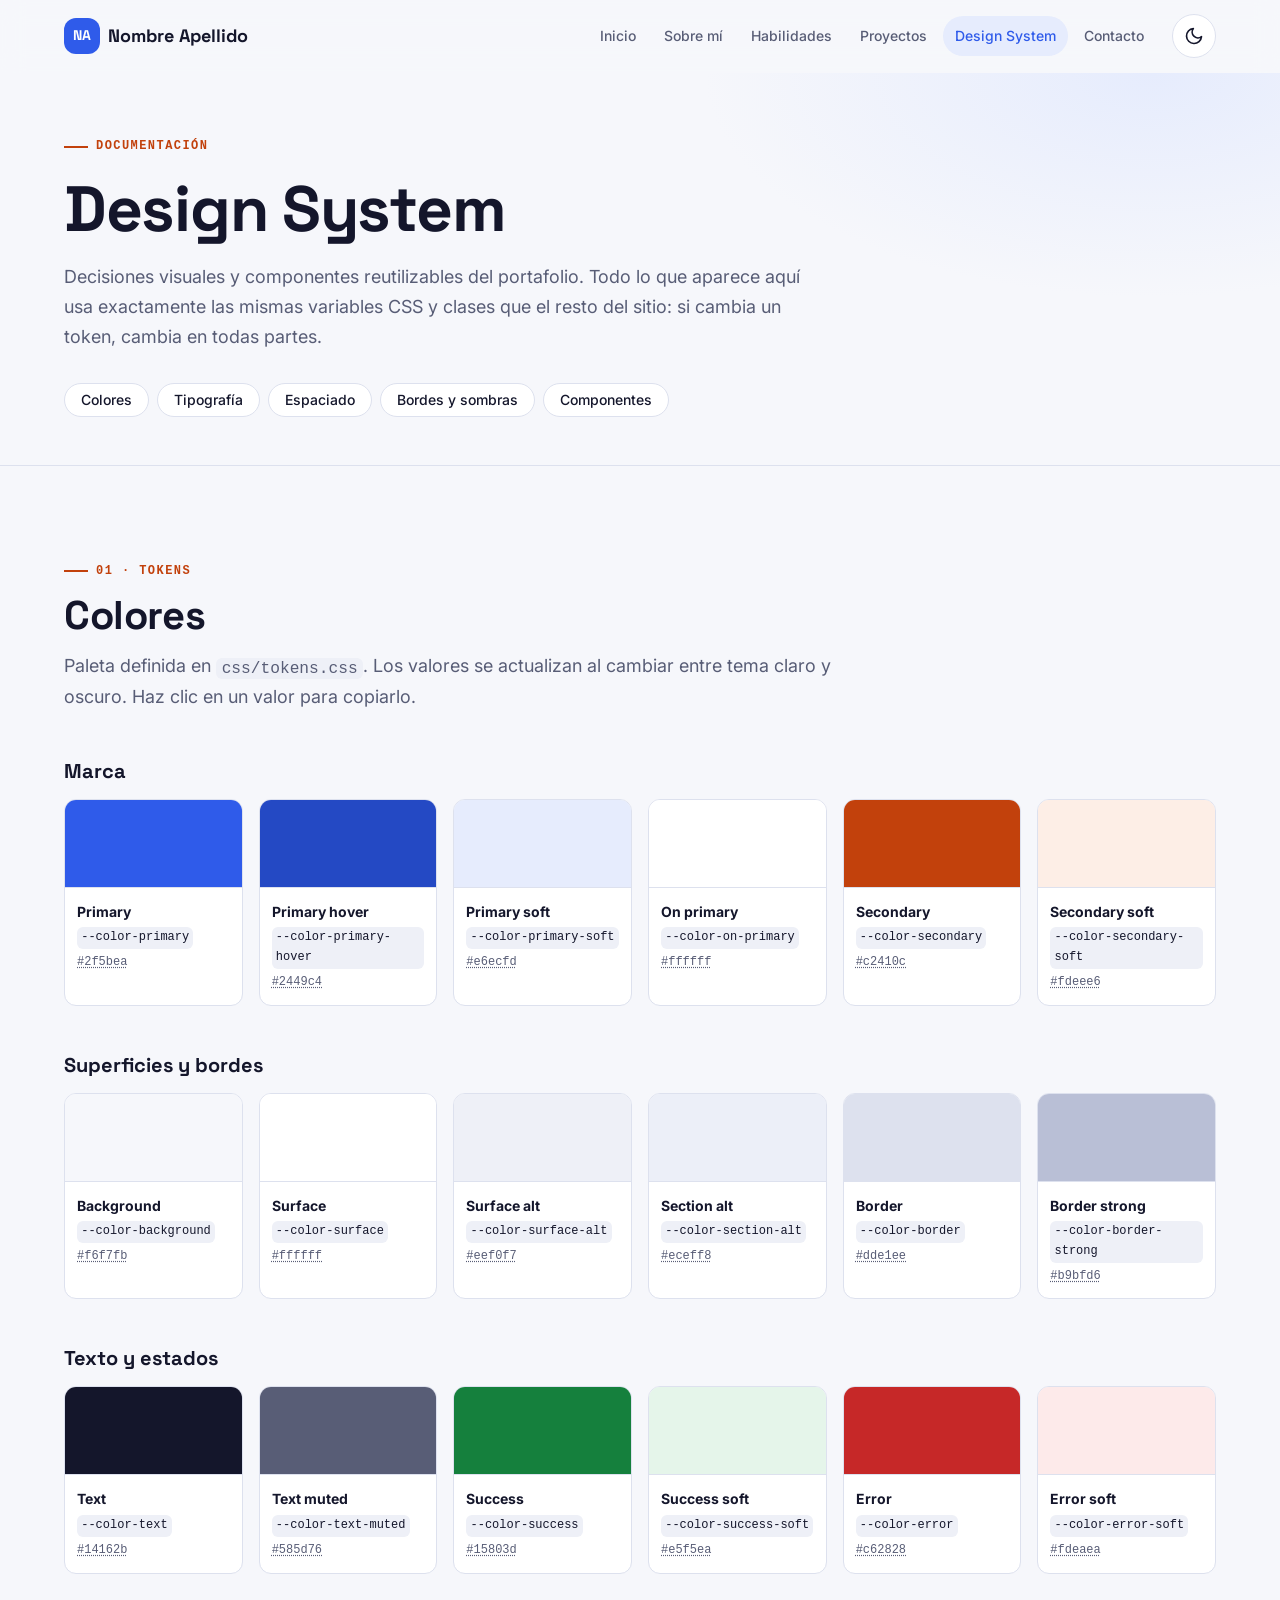
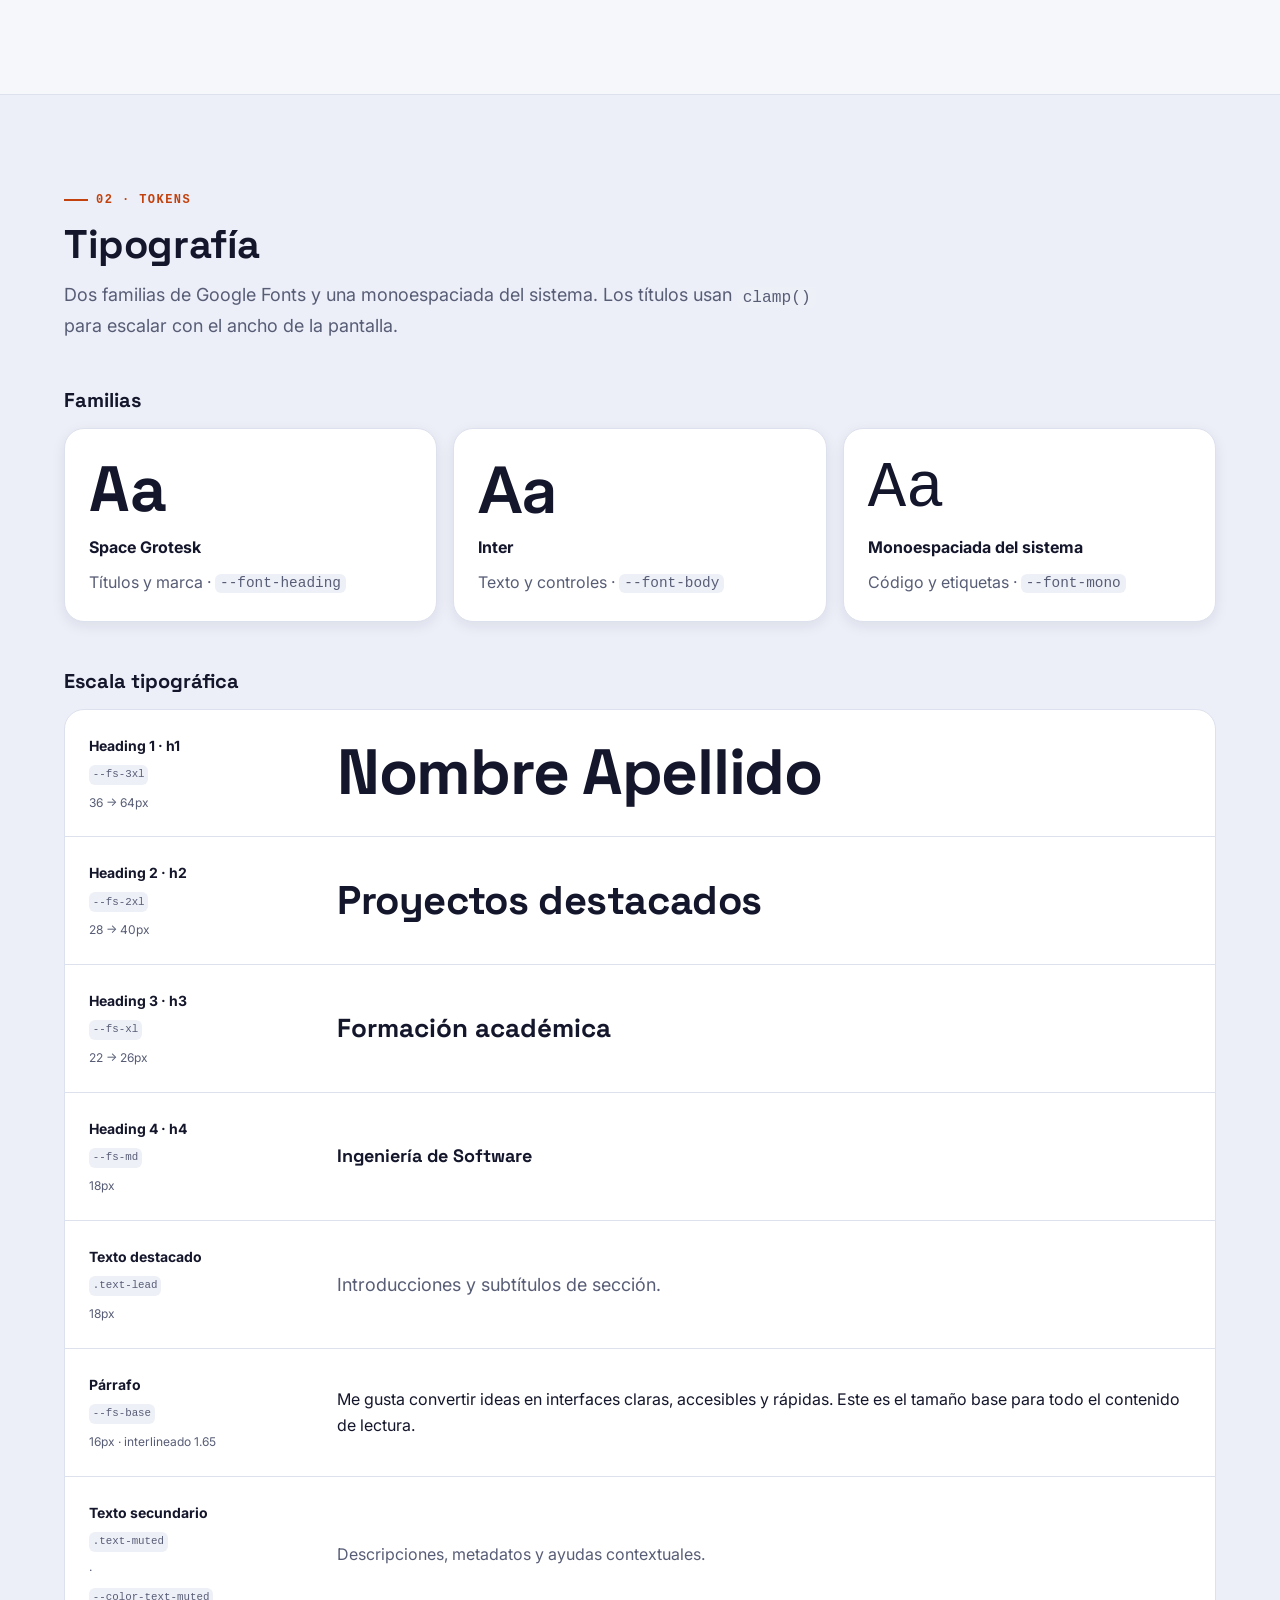
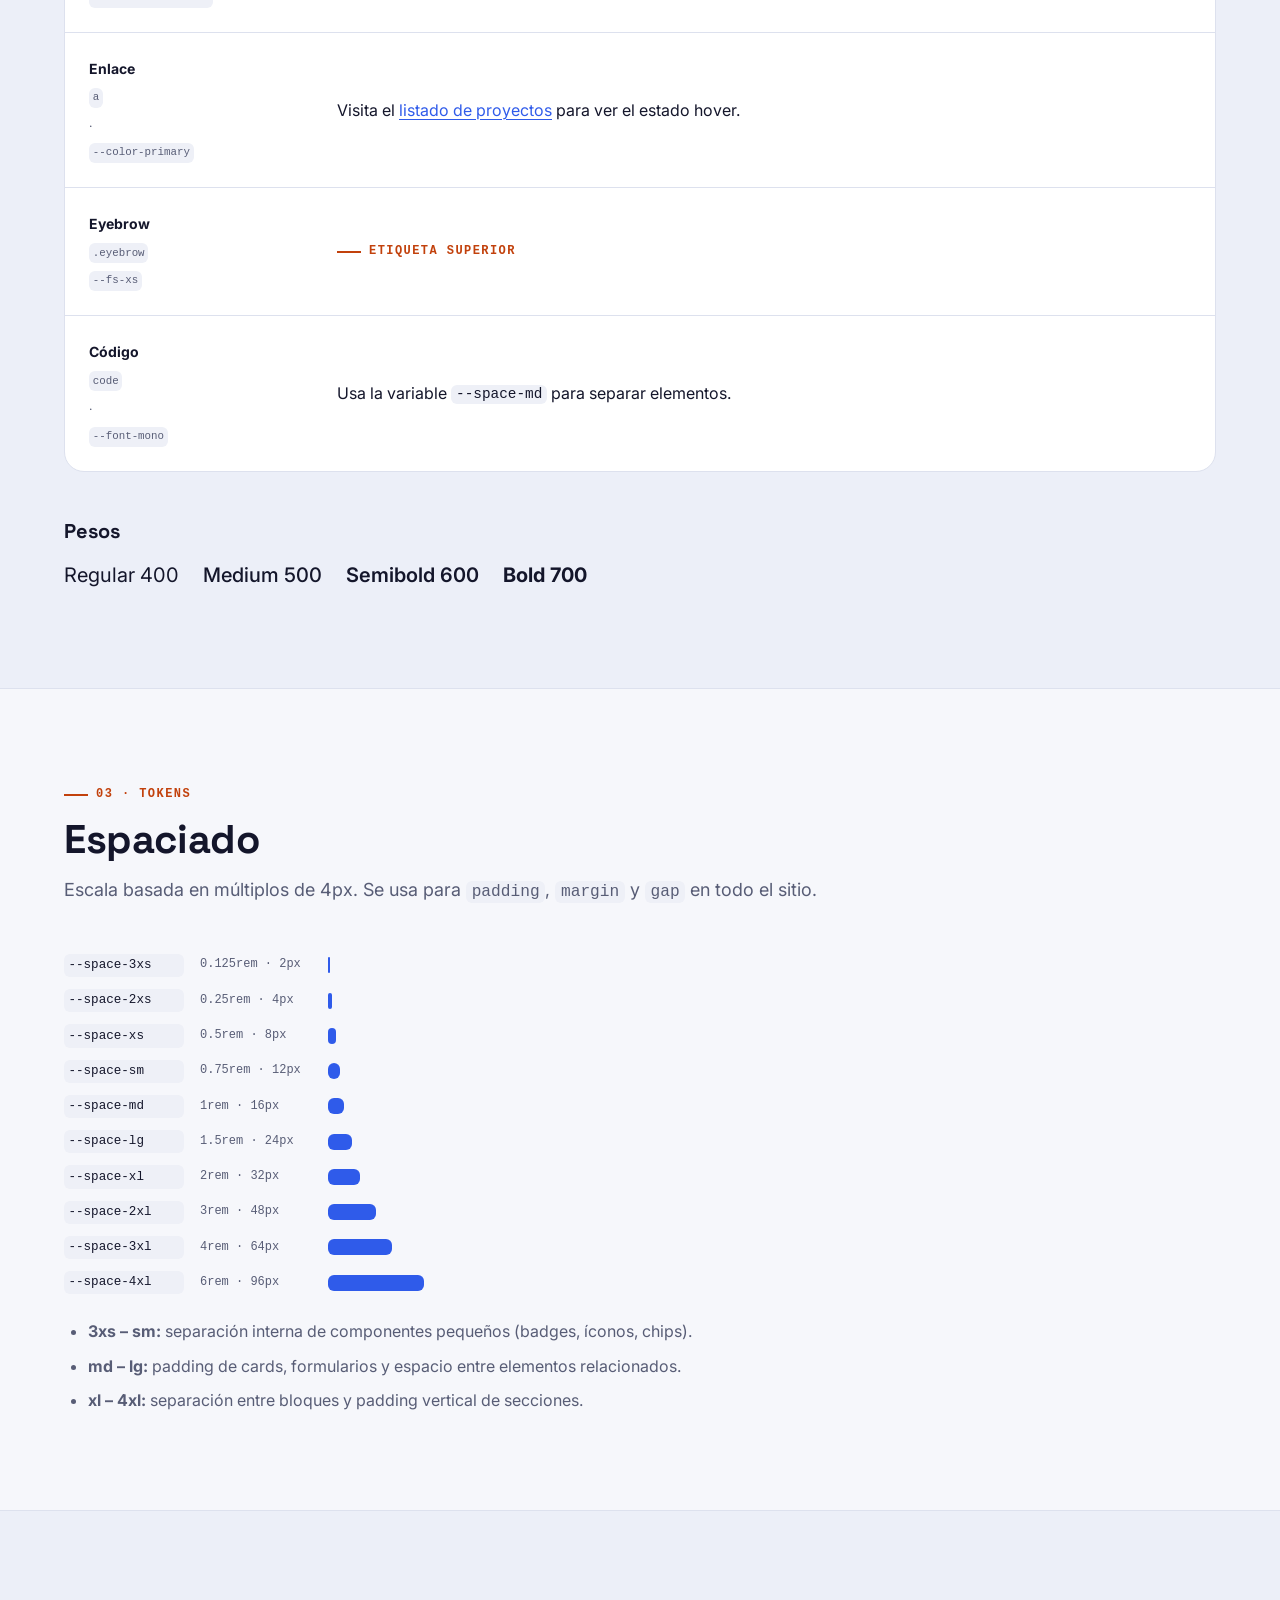
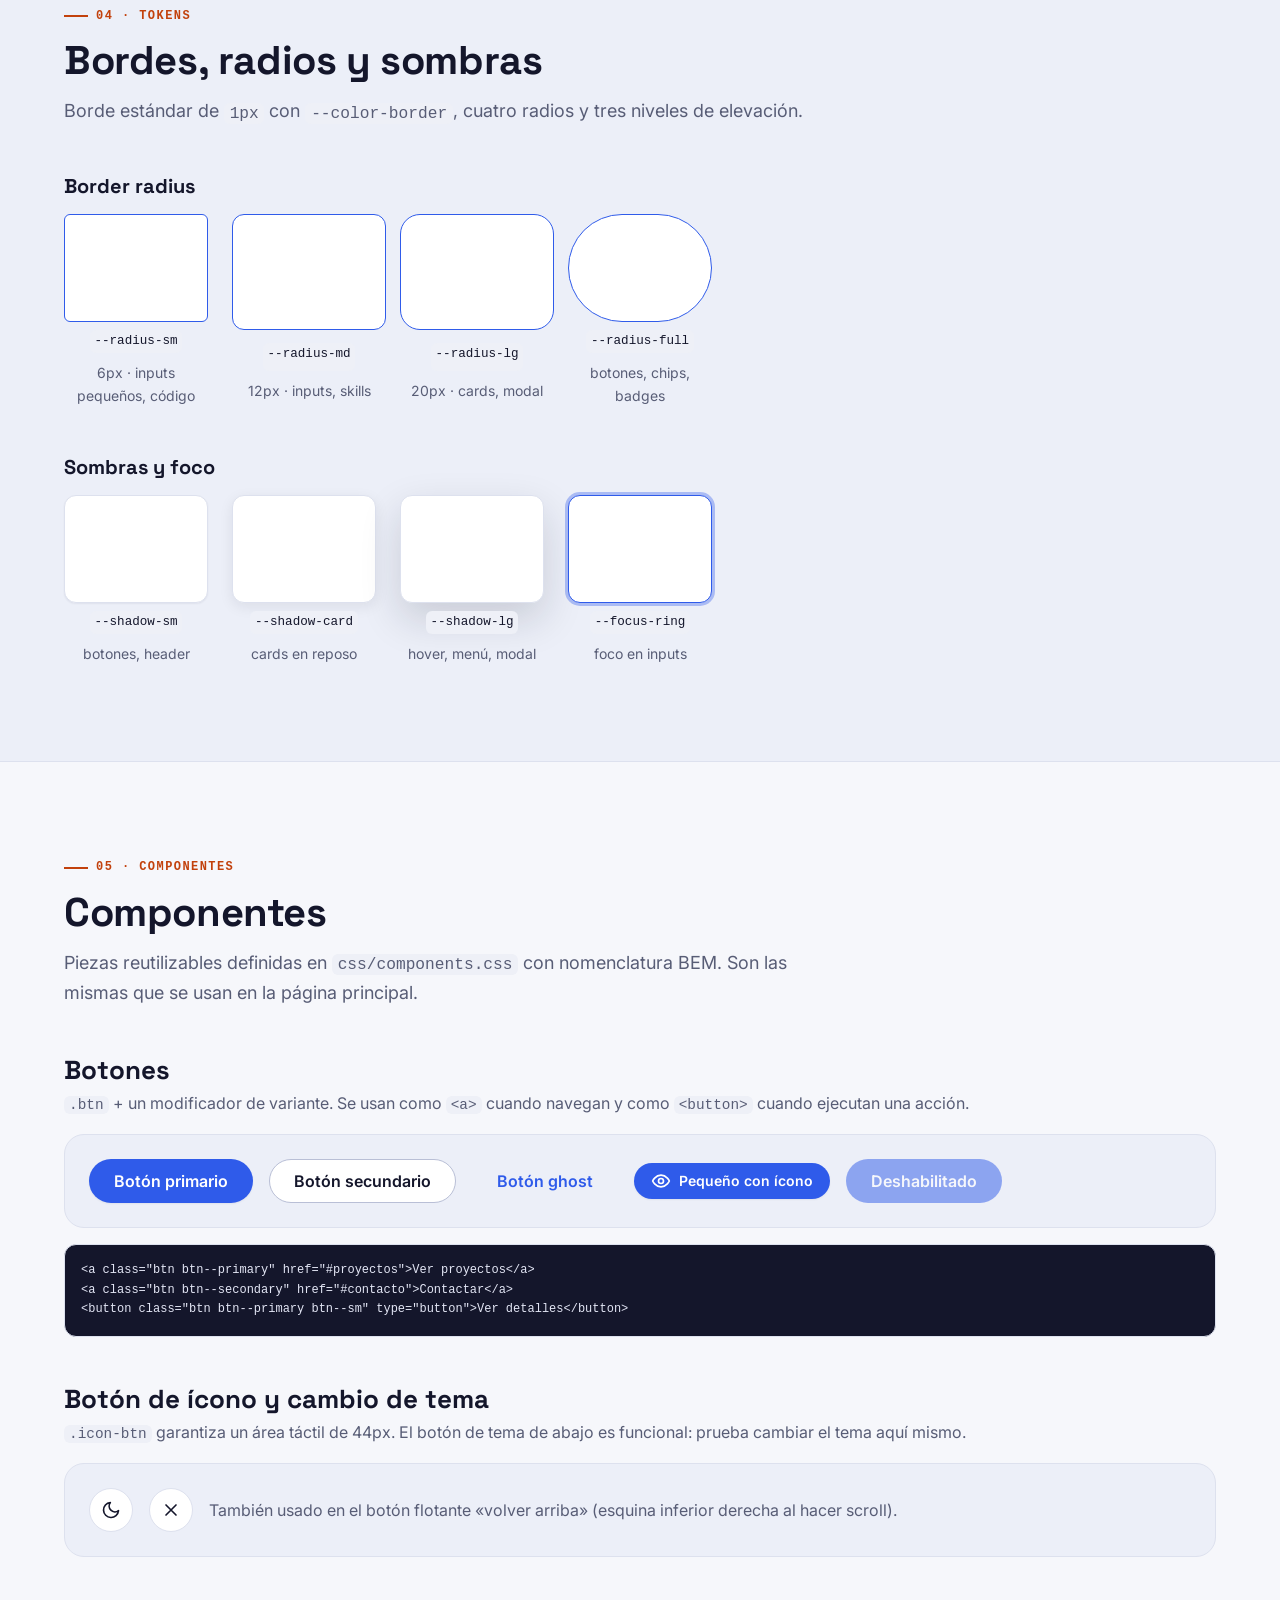
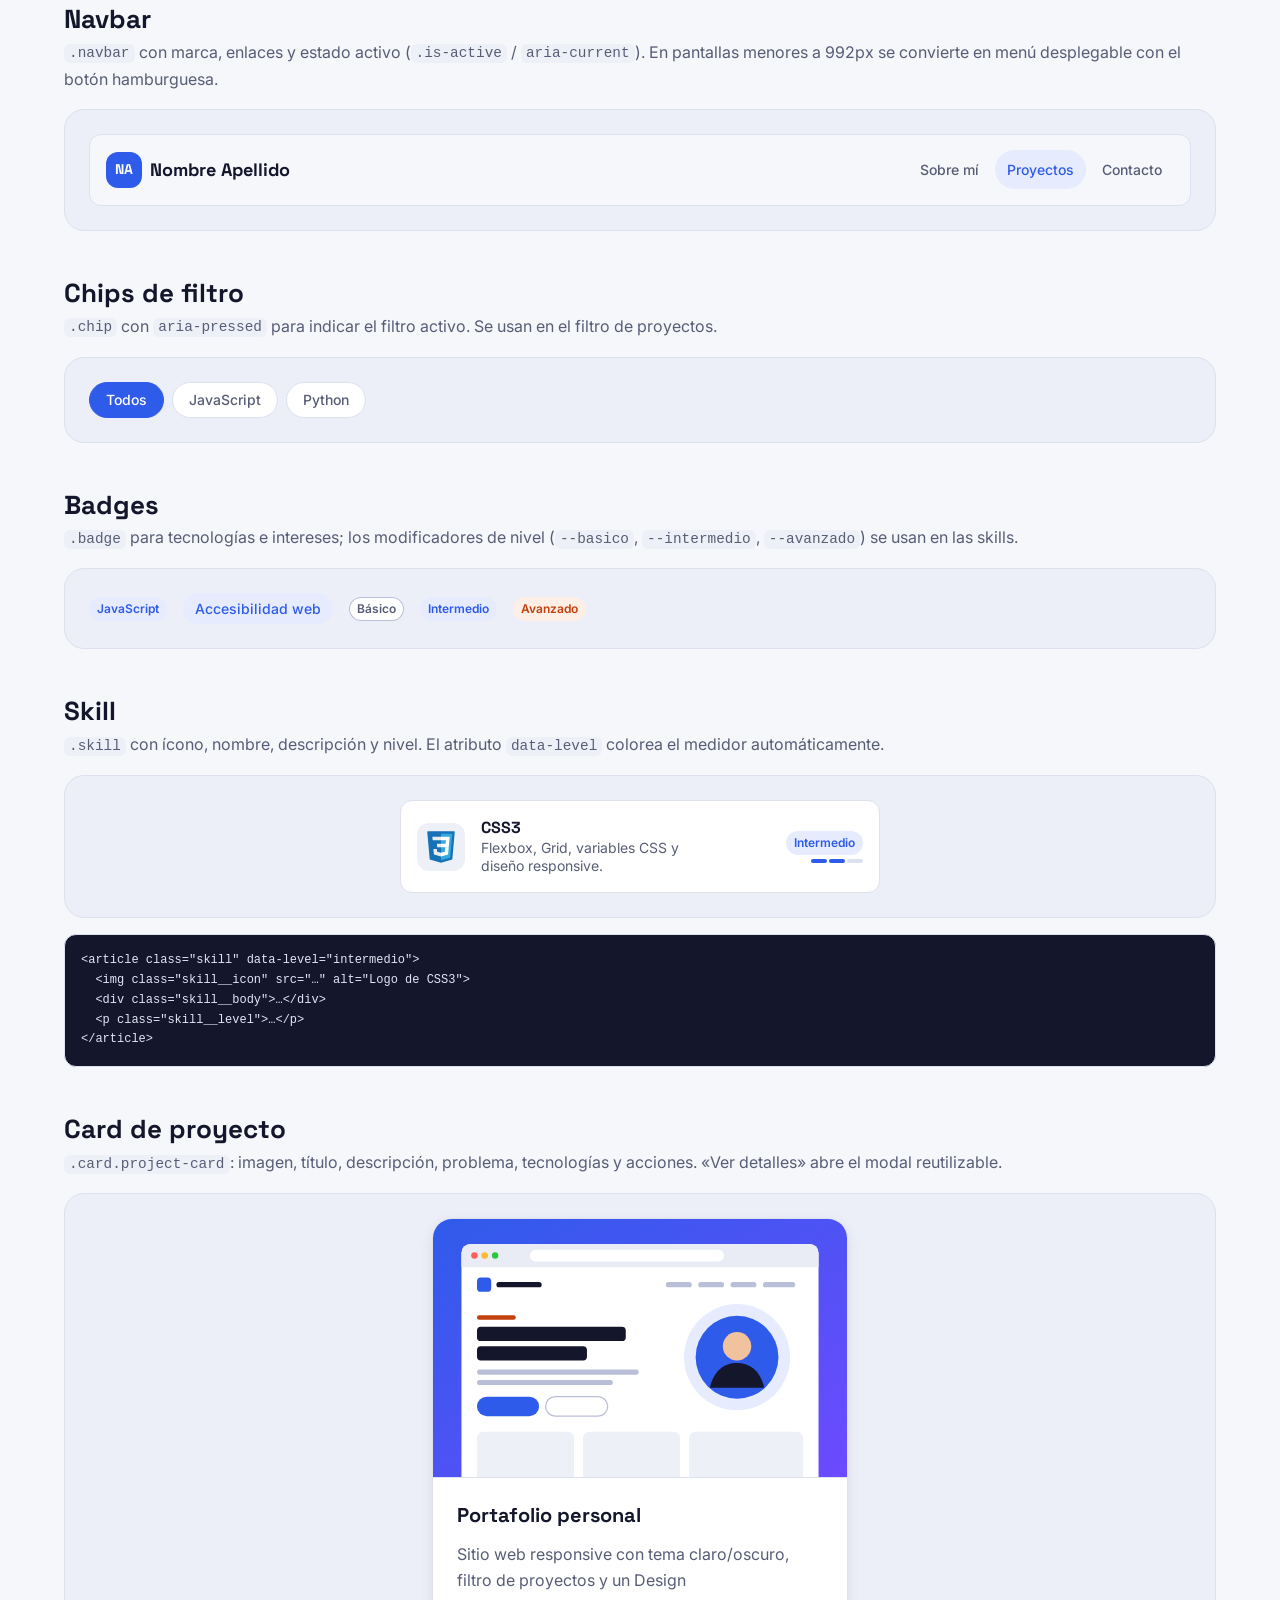
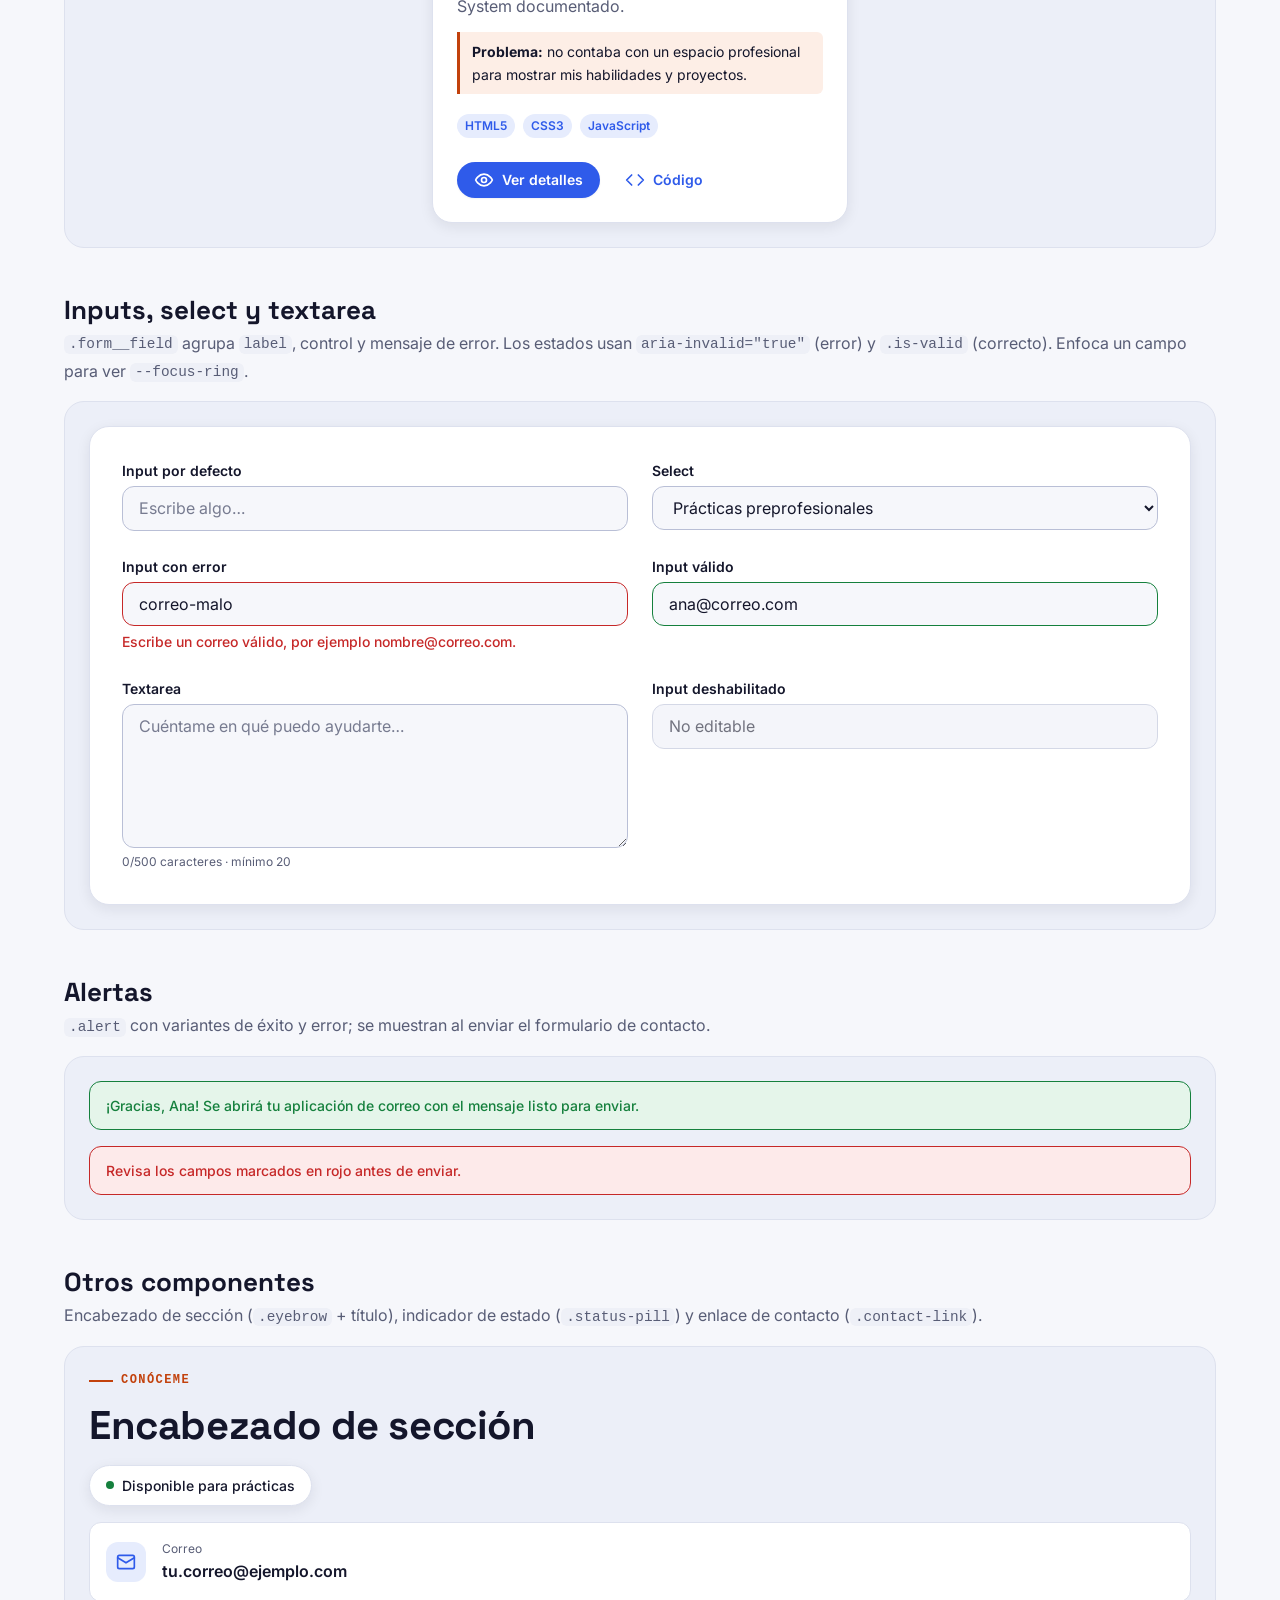
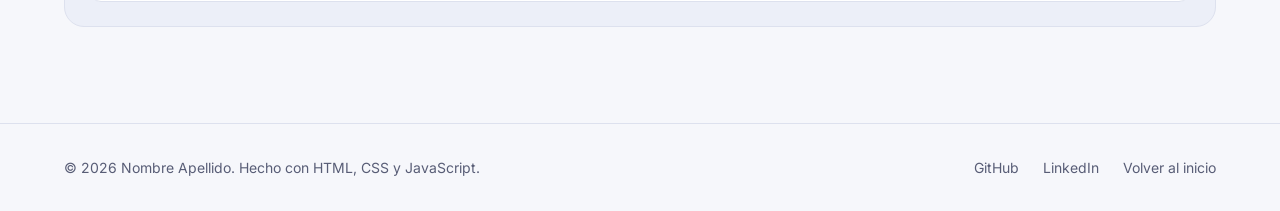
==== design-system.html @ 1090315d "Crear página Design System / Componentes Documenta la paleta (con valores según el tema activo y cop" ====
<!DOCTYPE html>
<html lang="es">
<head>
  <meta charset="UTF-8">
  <meta name="viewport" content="width=device-width, initial-scale=1">
  <title>Design System | Nombre Apellido</title>
  <meta name="description" content="Design System del portafolio: paleta de colores, tipografía, espaciado y componentes reutilizables.">
  <meta name="author" content="Nombre Apellido">
  <meta name="theme-color" content="#2f5bea">

  <link rel="icon" href="assets/icons/favicon.svg" type="image/svg+xml">

  <link rel="preconnect" href="https://fonts.googleapis.com">
  <link rel="preconnect" href="https://fonts.gstatic.com" crossorigin>
  <link rel="stylesheet" href="https://fonts.googleapis.com/css2?family=Inter:wght@400;500;600;700&family=Space+Grotesk:wght@500;600;700&display=swap">

  <link rel="stylesheet" href="css/tokens.css">
  <link rel="stylesheet" href="css/base.css">
  <link rel="stylesheet" href="css/layout.css">
  <link rel="stylesheet" href="css/components.css">
  <link rel="stylesheet" href="css/design-system.css">

  <script src="js/theme.js"></script>
  <script src="js/main.js" defer></script>
  <script src="js/projects.js" defer></script>
  <script src="js/design-system.js" defer></script>
</head>
<body>
  <!-- Íconos reutilizables (se referencian con <use href="#i-...">) -->
  <svg class="icon-sprite" xmlns="http://www.w3.org/2000/svg" aria-hidden="true" focusable="false">
    <symbol id="i-sun" viewBox="0 0 24 24"><circle cx="12" cy="12" r="4"/><path d="M12 2v2M12 20v2M4.93 4.93l1.41 1.41M17.66 17.66l1.41 1.41M2 12h2M20 12h2M6.34 17.66l-1.41 1.41M19.07 4.93l-1.41 1.41"/></symbol>
    <symbol id="i-moon" viewBox="0 0 24 24"><path d="M21 12.8A9 9 0 1 1 11.2 3a7 7 0 0 0 9.8 9.8z"/></symbol>
    <symbol id="i-arrow-up" viewBox="0 0 24 24"><path d="M12 19V5M5 12l7-7 7 7"/></symbol>
    <symbol id="i-arrow-right" viewBox="0 0 24 24"><path d="M5 12h14M12 5l7 7-7 7"/></symbol>
    <symbol id="i-external" viewBox="0 0 24 24"><path d="M15 3h6v6M10 14 21 3M18 13v6a2 2 0 0 1-2 2H5a2 2 0 0 1-2-2V8a2 2 0 0 1 2-2h6"/></symbol>
    <symbol id="i-code" viewBox="0 0 24 24"><path d="m16 18 6-6-6-6M8 6l-6 6 6 6"/></symbol>
    <symbol id="i-eye" viewBox="0 0 24 24"><path d="M2 12s3-7 10-7 10 7 10 7-3 7-10 7-10-7-10-7z"/><circle cx="12" cy="12" r="3"/></symbol>
    <symbol id="i-mail" viewBox="0 0 24 24"><rect x="2" y="4" width="20" height="16" rx="2"/><path d="m22 7-10 6L2 7"/></symbol>
    <symbol id="i-send" viewBox="0 0 24 24"><path d="m22 2-7 20-4-9-9-4z"/><path d="M22 2 11 13"/></symbol>
    <symbol id="i-close" viewBox="0 0 24 24"><path d="M18 6 6 18M6 6l12 12"/></symbol>
  </svg>

  <a class="skip-link" href="#contenido">Saltar al contenido</a>

  <header class="site-header" id="site-header">
    <nav class="navbar container" aria-label="Navegación principal">
      <a class="navbar__brand" href="index.html#inicio">
        <span class="navbar__logo" aria-hidden="true">NA</span>
        <span class="navbar__name">Nombre Apellido</span>
      </a>

      <button class="icon-btn theme-toggle" type="button" aria-pressed="false" title="Cambiar tema" data-theme-toggle>
        <span class="visually-hidden">Tema oscuro</span>
        <svg class="icon theme-toggle__moon" aria-hidden="true" focusable="false"><use href="#i-moon"/></svg>
        <svg class="icon theme-toggle__sun" aria-hidden="true" focusable="false"><use href="#i-sun"/></svg>
      </button>

      <button class="navbar__toggle" type="button" aria-expanded="false" aria-controls="menu-principal" data-menu-toggle>
        <span class="visually-hidden" data-menu-label>Abrir menú</span>
        <span class="navbar__toggle-bar" aria-hidden="true"></span>
        <span class="navbar__toggle-bar" aria-hidden="true"></span>
        <span class="navbar__toggle-bar" aria-hidden="true"></span>
      </button>

      <ul class="navbar__menu" id="menu-principal" role="list" data-menu>
        <li><a class="navbar__link" href="index.html#inicio">Inicio</a></li>
        <li><a class="navbar__link" href="index.html#sobre-mi">Sobre mí</a></li>
        <li><a class="navbar__link" href="index.html#habilidades">Habilidades</a></li>
        <li><a class="navbar__link" href="index.html#proyectos">Proyectos</a></li>
        <li><a class="navbar__link" href="design-system.html" aria-current="page">Design System</a></li>
        <li><a class="navbar__link" href="index.html#contacto">Contacto</a></li>
      </ul>
    </nav>
  </header>

  <main id="contenido">
    <!-- ============ PRESENTACIÓN ============ -->
    <section class="ds-hero" aria-labelledby="ds-title">
      <div class="container ds-hero__inner">
        <p class="eyebrow">Documentación</p>
        <h1 id="ds-title">Design System</h1>
        <p class="text-lead">
          Decisiones visuales y componentes reutilizables del portafolio. Todo lo
          que aparece aquí usa exactamente las mismas variables CSS y clases que
          el resto del sitio: si cambia un token, cambia en todas partes.
        </p>
        <nav class="ds-toc" aria-label="Contenido del Design System">
          <ul role="list">
            <li><a href="#colores">Colores</a></li>
            <li><a href="#tipografia">Tipografía</a></li>
            <li><a href="#espaciado">Espaciado</a></li>
            <li><a href="#bordes">Bordes y sombras</a></li>
            <li><a href="#componentes">Componentes</a></li>
          </ul>
        </nav>
      </div>
    </section>

    <!-- ============ COLORES ============ -->
    <section class="section" id="colores" aria-labelledby="colores-title">
      <div class="container">
        <header class="section-header">
          <p class="eyebrow">01 · Tokens</p>
          <h2 class="section-header__title" id="colores-title">Colores</h2>
          <p class="section-header__text">
            Paleta definida en <code>css/tokens.css</code>. Los valores se
            actualizan al cambiar entre tema claro y oscuro. Haz clic en un valor
            para copiarlo.
          </p>
        </header>

        <h3 class="ds-subtitle">Marca</h3>
        <ul class="swatch-grid" role="list">
          <li>
            <figure class="swatch">
              <div class="swatch__color swatch__color--primary"></div>
              <figcaption class="swatch__info">
                <strong>Primary</strong>
                <code>--color-primary</code>
                <button class="swatch__value" type="button" title="Copiar valor" data-token="--color-primary">#2f5bea</button>
              </figcaption>
            </figure>
          </li>
          <li>
            <figure class="swatch">
              <div class="swatch__color swatch__color--primary-hover"></div>
              <figcaption class="swatch__info">
                <strong>Primary hover</strong>
                <code>--color-primary-hover</code>
                <button class="swatch__value" type="button" title="Copiar valor" data-token="--color-primary-hover">#2449c4</button>
              </figcaption>
            </figure>
          </li>
          <li>
            <figure class="swatch">
              <div class="swatch__color swatch__color--primary-soft"></div>
              <figcaption class="swatch__info">
                <strong>Primary soft</strong>
                <code>--color-primary-soft</code>
                <button class="swatch__value" type="button" title="Copiar valor" data-token="--color-primary-soft">#e6ecfd</button>
              </figcaption>
            </figure>
          </li>
          <li>
            <figure class="swatch">
              <div class="swatch__color swatch__color--on-primary"></div>
              <figcaption class="swatch__info">
                <strong>On primary</strong>
                <code>--color-on-primary</code>
                <button class="swatch__value" type="button" title="Copiar valor" data-token="--color-on-primary">#ffffff</button>
              </figcaption>
            </figure>
          </li>
          <li>
            <figure class="swatch">
              <div class="swatch__color swatch__color--secondary"></div>
              <figcaption class="swatch__info">
                <strong>Secondary</strong>
                <code>--color-secondary</code>
                <button class="swatch__value" type="button" title="Copiar valor" data-token="--color-secondary">#c2410c</button>
              </figcaption>
            </figure>
          </li>
          <li>
            <figure class="swatch">
              <div class="swatch__color swatch__color--secondary-soft"></div>
              <figcaption class="swatch__info">
                <strong>Secondary soft</strong>
                <code>--color-secondary-soft</code>
                <button class="swatch__value" type="button" title="Copiar valor" data-token="--color-secondary-soft">#fdeee6</button>
              </figcaption>
            </figure>
          </li>
        </ul>

        <h3 class="ds-subtitle">Superficies y bordes</h3>
        <ul class="swatch-grid" role="list">
          <li>
            <figure class="swatch">
              <div class="swatch__color swatch__color--background"></div>
              <figcaption class="swatch__info">
                <strong>Background</strong>
                <code>--color-background</code>
                <button class="swatch__value" type="button" title="Copiar valor" data-token="--color-background">#f6f7fb</button>
              </figcaption>
            </figure>
          </li>
          <li>
            <figure class="swatch">
              <div class="swatch__color swatch__color--surface"></div>
              <figcaption class="swatch__info">
                <strong>Surface</strong>
                <code>--color-surface</code>
                <button class="swatch__value" type="button" title="Copiar valor" data-token="--color-surface">#ffffff</button>
              </figcaption>
            </figure>
          </li>
          <li>
            <figure class="swatch">
              <div class="swatch__color swatch__color--surface-alt"></div>
              <figcaption class="swatch__info">
                <strong>Surface alt</strong>
                <code>--color-surface-alt</code>
                <button class="swatch__value" type="button" title="Copiar valor" data-token="--color-surface-alt">#eef0f7</button>
              </figcaption>
            </figure>
          </li>
          <li>
            <figure class="swatch">
              <div class="swatch__color swatch__color--section-alt"></div>
              <figcaption class="swatch__info">
                <strong>Section alt</strong>
                <code>--color-section-alt</code>
                <button class="swatch__value" type="button" title="Copiar valor" data-token="--color-section-alt">#eceff8</button>
              </figcaption>
            </figure>
          </li>
          <li>
            <figure class="swatch">
              <div class="swatch__color swatch__color--border"></div>
              <figcaption class="swatch__info">
                <strong>Border</strong>
                <code>--color-border</code>
                <button class="swatch__value" type="button" title="Copiar valor" data-token="--color-border">#dde1ee</button>
              </figcaption>
            </figure>
          </li>
          <li>
            <figure class="swatch">
              <div class="swatch__color swatch__color--border-strong"></div>
              <figcaption class="swatch__info">
                <strong>Border strong</strong>
                <code>--color-border-strong</code>
                <button class="swatch__value" type="button" title="Copiar valor" data-token="--color-border-strong">#b9bfd6</button>
              </figcaption>
            </figure>
          </li>
        </ul>

        <h3 class="ds-subtitle">Texto y estados</h3>
        <ul class="swatch-grid" role="list">
          <li>
            <figure class="swatch">
              <div class="swatch__color swatch__color--text"></div>
              <figcaption class="swatch__info">
                <strong>Text</strong>
                <code>--color-text</code>
                <button class="swatch__value" type="button" title="Copiar valor" data-token="--color-text">#14162b</button>
              </figcaption>
            </figure>
          </li>
          <li>
            <figure class="swatch">
              <div class="swatch__color swatch__color--text-muted"></div>
              <figcaption class="swatch__info">
                <strong>Text muted</strong>
                <code>--color-text-muted</code>
                <button class="swatch__value" type="button" title="Copiar valor" data-token="--color-text-muted">#585d76</button>
              </figcaption>
            </figure>
          </li>
          <li>
            <figure class="swatch">
              <div class="swatch__color swatch__color--success"></div>
              <figcaption class="swatch__info">
                <strong>Success</strong>
                <code>--color-success</code>
                <button class="swatch__value" type="button" title="Copiar valor" data-token="--color-success">#15803d</button>
              </figcaption>
            </figure>
          </li>
          <li>
            <figure class="swatch">
              <div class="swatch__color swatch__color--success-soft"></div>
              <figcaption class="swatch__info">
                <strong>Success soft</strong>
                <code>--color-success-soft</code>
                <button class="swatch__value" type="button" title="Copiar valor" data-token="--color-success-soft">#e5f5ea</button>
              </figcaption>
            </figure>
          </li>
          <li>
            <figure class="swatch">
              <div class="swatch__color swatch__color--error"></div>
              <figcaption class="swatch__info">
                <strong>Error</strong>
                <code>--color-error</code>
                <button class="swatch__value" type="button" title="Copiar valor" data-token="--color-error">#c62828</button>
              </figcaption>
            </figure>
          </li>
          <li>
            <figure class="swatch">
              <div class="swatch__color swatch__color--error-soft"></div>
              <figcaption class="swatch__info">
                <strong>Error soft</strong>
                <code>--color-error-soft</code>
                <button class="swatch__value" type="button" title="Copiar valor" data-token="--color-error-soft">#fdeaea</button>
              </figcaption>
            </figure>
          </li>
        </ul>
        <p class="ds-note" role="status" data-copy-status></p>
      </div>
    </section>

    <!-- ============ TIPOGRAFÍA ============ -->
    <section class="section section--alt" id="tipografia" aria-labelledby="tipografia-title">
      <div class="container">
        <header class="section-header">
          <p class="eyebrow">02 · Tokens</p>
          <h2 class="section-header__title" id="tipografia-title">Tipografía</h2>
          <p class="section-header__text">
            Dos familias de Google Fonts y una monoespaciada del sistema. Los
            títulos usan <code>clamp()</code> para escalar con el ancho de la pantalla.
          </p>
        </header>

        <h3 class="ds-subtitle">Familias</h3>
        <ul class="font-grid" role="list">
          <li class="card card--padded font-card">
            <p class="font-card__sample font-card__sample--heading" aria-hidden="true">Aa</p>
            <p><strong>Space Grotesk</strong></p>
            <p class="text-muted">Títulos y marca · <code>--font-heading</code></p>
          </li>
          <li class="card card--padded font-card">
            <p class="font-card__sample font-card__sample--body" aria-hidden="true">Aa</p>
            <p><strong>Inter</strong></p>
            <p class="text-muted">Texto y controles · <code>--font-body</code></p>
          </li>
          <li class="card card--padded font-card">
            <p class="font-card__sample font-card__sample--mono" aria-hidden="true">Aa</p>
            <p><strong>Monoespaciada del sistema</strong></p>
            <p class="text-muted">Código y etiquetas · <code>--font-mono</code></p>
          </li>
        </ul>

        <h3 class="ds-subtitle">Escala tipográfica</h3>
        <div class="type-scale">
          <div class="type-scale__row">
            <p class="type-scale__meta"><strong>Heading 1 · h1</strong> <code>--fs-3xl</code> 36 → 64px</p>
            <p class="type-h1">Nombre Apellido</p>
          </div>
          <div class="type-scale__row">
            <p class="type-scale__meta"><strong>Heading 2 · h2</strong> <code>--fs-2xl</code> 28 → 40px</p>
            <p class="type-h2">Proyectos destacados</p>
          </div>
          <div class="type-scale__row">
            <p class="type-scale__meta"><strong>Heading 3 · h3</strong> <code>--fs-xl</code> 22 → 26px</p>
            <p class="type-h3">Formación académica</p>
          </div>
          <div class="type-scale__row">
            <p class="type-scale__meta"><strong>Heading 4 · h4</strong> <code>--fs-md</code> 18px</p>
            <p class="type-h4">Ingeniería de Software</p>
          </div>
          <div class="type-scale__row">
            <p class="type-scale__meta"><strong>Texto destacado</strong> <code>.text-lead</code> 18px</p>
            <p class="text-lead">Introducciones y subtítulos de sección.</p>
          </div>
          <div class="type-scale__row">
            <p class="type-scale__meta"><strong>Párrafo</strong> <code>--fs-base</code> 16px · interlineado 1.65</p>
            <p>Me gusta convertir ideas en interfaces claras, accesibles y rápidas. Este es el tamaño base para todo el contenido de lectura.</p>
          </div>
          <div class="type-scale__row">
            <p class="type-scale__meta"><strong>Texto secundario</strong> <code>.text-muted</code> · <code>--color-text-muted</code></p>
            <p class="text-muted">Descripciones, metadatos y ayudas contextuales.</p>
          </div>
          <div class="type-scale__row">
            <p class="type-scale__meta"><strong>Enlace</strong> <code>a</code> · <code>--color-primary</code></p>
            <p>Visita el <a href="index.html#proyectos">listado de proyectos</a> para ver el estado hover.</p>
          </div>
          <div class="type-scale__row">
            <p class="type-scale__meta"><strong>Eyebrow</strong> <code>.eyebrow</code> <code>--fs-xs</code></p>
            <p class="eyebrow">Etiqueta superior</p>
          </div>
          <div class="type-scale__row">
            <p class="type-scale__meta"><strong>Código</strong> <code>code</code> · <code>--font-mono</code></p>
            <p>Usa la variable <code>--space-md</code> para separar elementos.</p>
          </div>
        </div>

        <h3 class="ds-subtitle">Pesos</h3>
        <ul class="weight-list" role="list">
          <li class="fw-regular">Regular 400</li>
          <li class="fw-medium">Medium 500</li>
          <li class="fw-semibold">Semibold 600</li>
          <li class="fw-bold">Bold 700</li>
        </ul>
      </div>
    </section>

    <!-- ============ ESPACIADO ============ -->
    <section class="section" id="espaciado" aria-labelledby="espaciado-title">
      <div class="container">
        <header class="section-header">
          <p class="eyebrow">03 · Tokens</p>
          <h2 class="section-header__title" id="espaciado-title">Espaciado</h2>
          <p class="section-header__text">
            Escala basada en múltiplos de 4px. Se usa para <code>padding</code>,
            <code>margin</code> y <code>gap</code> en todo el sitio.
          </p>
        </header>

        <ul class="space-scale" role="list">
          <li class="space-scale__item"><code>--space-3xs</code><span class="space-scale__value">0.125rem · 2px</span><span class="space-scale__bar space-scale__bar--3xs" aria-hidden="true"></span></li>
          <li class="space-scale__item"><code>--space-2xs</code><span class="space-scale__value">0.25rem · 4px</span><span class="space-scale__bar space-scale__bar--2xs" aria-hidden="true"></span></li>
          <li class="space-scale__item"><code>--space-xs</code><span class="space-scale__value">0.5rem · 8px</span><span class="space-scale__bar space-scale__bar--xs" aria-hidden="true"></span></li>
          <li class="space-scale__item"><code>--space-sm</code><span class="space-scale__value">0.75rem · 12px</span><span class="space-scale__bar space-scale__bar--sm" aria-hidden="true"></span></li>
          <li class="space-scale__item"><code>--space-md</code><span class="space-scale__value">1rem · 16px</span><span class="space-scale__bar space-scale__bar--md" aria-hidden="true"></span></li>
          <li class="space-scale__item"><code>--space-lg</code><span class="space-scale__value">1.5rem · 24px</span><span class="space-scale__bar space-scale__bar--lg" aria-hidden="true"></span></li>
          <li class="space-scale__item"><code>--space-xl</code><span class="space-scale__value">2rem · 32px</span><span class="space-scale__bar space-scale__bar--xl" aria-hidden="true"></span></li>
          <li class="space-scale__item"><code>--space-2xl</code><span class="space-scale__value">3rem · 48px</span><span class="space-scale__bar space-scale__bar--2xl" aria-hidden="true"></span></li>
          <li class="space-scale__item"><code>--space-3xl</code><span class="space-scale__value">4rem · 64px</span><span class="space-scale__bar space-scale__bar--3xl" aria-hidden="true"></span></li>
          <li class="space-scale__item"><code>--space-4xl</code><span class="space-scale__value">6rem · 96px</span><span class="space-scale__bar space-scale__bar--4xl" aria-hidden="true"></span></li>
        </ul>

        <ul class="usage-list">
          <li><strong>3xs – sm:</strong> separación interna de componentes pequeños (badges, íconos, chips).</li>
          <li><strong>md – lg:</strong> padding de cards, formularios y espacio entre elementos relacionados.</li>
          <li><strong>xl – 4xl:</strong> separación entre bloques y padding vertical de secciones.</li>
        </ul>
      </div>
    </section>

    <!-- ============ BORDES Y SOMBRAS ============ -->
    <section class="section section--alt" id="bordes" aria-labelledby="bordes-title">
      <div class="container">
        <header class="section-header">
          <p class="eyebrow">04 · Tokens</p>
          <h2 class="section-header__title" id="bordes-title">Bordes, radios y sombras</h2>
          <p class="section-header__text">
            Borde estándar de <code>1px</code> con <code>--color-border</code>,
            cuatro radios y tres niveles de elevación.
          </p>
        </header>

        <h3 class="ds-subtitle">Border radius</h3>
        <ul class="sample-grid" role="list">
          <li class="sample"><span class="sample__box sample__box--radius-sm" aria-hidden="true"></span><code>--radius-sm</code><span class="text-muted">6px · inputs pequeños, código</span></li>
          <li class="sample"><span class="sample__box sample__box--radius-md" aria-hidden="true"></span><code>--radius-md</code><span class="text-muted">12px · inputs, skills</span></li>
          <li class="sample"><span class="sample__box sample__box--radius-lg" aria-hidden="true"></span><code>--radius-lg</code><span class="text-muted">20px · cards, modal</span></li>
          <li class="sample"><span class="sample__box sample__box--radius-full" aria-hidden="true"></span><code>--radius-full</code><span class="text-muted">botones, chips, badges</span></li>
        </ul>

        <h3 class="ds-subtitle">Sombras y foco</h3>
        <ul class="sample-grid" role="list">
          <li class="sample"><span class="sample__box sample__box--shadow-sm" aria-hidden="true"></span><code>--shadow-sm</code><span class="text-muted">botones, header</span></li>
          <li class="sample"><span class="sample__box sample__box--shadow-card" aria-hidden="true"></span><code>--shadow-card</code><span class="text-muted">cards en reposo</span></li>
          <li class="sample"><span class="sample__box sample__box--shadow-lg" aria-hidden="true"></span><code>--shadow-lg</code><span class="text-muted">hover, menú, modal</span></li>
          <li class="sample"><span class="sample__box sample__box--focus" aria-hidden="true"></span><code>--focus-ring</code><span class="text-muted">foco en inputs</span></li>
        </ul>
      </div>
    </section>

    <!-- ============ COMPONENTES ============ -->
    <section class="section" id="componentes" aria-labelledby="componentes-title">
      <div class="container">
        <header class="section-header">
          <p class="eyebrow">05 · Componentes</p>
          <h2 class="section-header__title" id="componentes-title">Componentes</h2>
          <p class="section-header__text">
            Piezas reutilizables definidas en <code>css/components.css</code> con
            nomenclatura BEM. Son las mismas que se usan en la página principal.
          </p>
        </header>

        <div class="ds-components">
          <!-- Botones -->
          <article class="ds-component" id="c-botones" aria-labelledby="c-botones-title">
            <header class="ds-component__header">
              <h3 id="c-botones-title">Botones</h3>
              <p>
                <code>.btn</code> + un modificador de variante. Se usan como
                <code>&lt;a&gt;</code> cuando navegan y como <code>&lt;button&gt;</code> cuando ejecutan una acción.
              </p>
            </header>
            <div class="ds-preview">
              <button class="btn btn--primary" type="button">Botón primario</button>
              <button class="btn btn--secondary" type="button">Botón secundario</button>
              <button class="btn btn--ghost" type="button">Botón ghost</button>
              <button class="btn btn--primary btn--sm" type="button">
                <svg class="icon" aria-hidden="true" focusable="false"><use href="#i-eye"/></svg>
                Pequeño con ícono
              </button>
              <button class="btn btn--primary" type="button" disabled>Deshabilitado</button>
            </div>
            <pre class="ds-code"><code>&lt;a class="btn btn--primary" href="#proyectos"&gt;Ver proyectos&lt;/a&gt;
&lt;a class="btn btn--secondary" href="#contacto"&gt;Contactar&lt;/a&gt;
&lt;button class="btn btn--primary btn--sm" type="button"&gt;Ver detalles&lt;/button&gt;</code></pre>
          </article>

          <!-- Botones de ícono -->
          <article class="ds-component" id="c-icon-btn" aria-labelledby="c-icon-btn-title">
            <header class="ds-component__header">
              <h3 id="c-icon-btn-title">Botón de ícono y cambio de tema</h3>
              <p>
                <code>.icon-btn</code> garantiza un área táctil de 44px. El botón de
                tema de abajo es funcional: prueba cambiar el tema aquí mismo.
              </p>
            </header>
            <div class="ds-preview">
              <button class="icon-btn theme-toggle" type="button" aria-pressed="false" title="Cambiar tema" data-theme-toggle>
                <span class="visually-hidden">Tema oscuro</span>
                <svg class="icon theme-toggle__moon" aria-hidden="true" focusable="false"><use href="#i-moon"/></svg>
                <svg class="icon theme-toggle__sun" aria-hidden="true" focusable="false"><use href="#i-sun"/></svg>
              </button>
              <button class="icon-btn" type="button" aria-label="Cerrar (ejemplo)">
                <svg class="icon" aria-hidden="true" focusable="false"><use href="#i-close"/></svg>
              </button>
              <span class="text-muted">También usado en el botón flotante «volver arriba» (esquina inferior derecha al hacer scroll).</span>
            </div>
          </article>

          <!-- Navbar -->
          <article class="ds-component" id="c-navbar" aria-labelledby="c-navbar-title">
            <header class="ds-component__header">
              <h3 id="c-navbar-title">Navbar</h3>
              <p>
                <code>.navbar</code> con marca, enlaces y estado activo
                (<code>.is-active</code> / <code>aria-current</code>). En pantallas menores
                a 992px se convierte en menú desplegable con el botón hamburguesa.
              </p>
            </header>
            <div class="ds-preview">
              <nav class="navbar ds-navbar-demo" aria-label="Ejemplo de navbar">
                <a class="navbar__brand" href="index.html#inicio">
                  <span class="navbar__logo" aria-hidden="true">NA</span>
                  <span class="navbar__name">Nombre Apellido</span>
                </a>
                <ul class="navbar__menu" role="list">
                  <li><a class="navbar__link" href="index.html#sobre-mi">Sobre mí</a></li>
                  <li><a class="navbar__link is-active" href="index.html#proyectos">Proyectos</a></li>
                  <li><a class="navbar__link" href="index.html#contacto">Contacto</a></li>
                </ul>
              </nav>
            </div>
          </article>

          <!-- Chips -->
          <article class="ds-component" id="c-chips" aria-labelledby="c-chips-title">
            <header class="ds-component__header">
              <h3 id="c-chips-title">Chips de filtro</h3>
              <p>
                <code>.chip</code> con <code>aria-pressed</code> para indicar el filtro
                activo. Se usan en el filtro de proyectos.
              </p>
            </header>
            <div class="ds-preview">
              <div class="filter" role="group" aria-label="Ejemplo de filtro" data-demo-chips>
                <button class="chip" type="button" aria-pressed="true">Todos</button>
                <button class="chip" type="button" aria-pressed="false">JavaScript</button>
                <button class="chip" type="button" aria-pressed="false">Python</button>
              </div>
            </div>
          </article>

          <!-- Badges -->
          <article class="ds-component" id="c-badges" aria-labelledby="c-badges-title">
            <header class="ds-component__header">
              <h3 id="c-badges-title">Badges</h3>
              <p>
                <code>.badge</code> para tecnologías e intereses; los modificadores de
                nivel (<code>--basico</code>, <code>--intermedio</code>, <code>--avanzado</code>) se usan en las skills.
              </p>
            </header>
            <div class="ds-preview">
              <span class="badge">JavaScript</span>
              <span class="badge badge--lg">Accesibilidad web</span>
              <span class="badge badge--basico">Básico</span>
              <span class="badge badge--intermedio">Intermedio</span>
              <span class="badge badge--avanzado">Avanzado</span>
            </div>
          </article>

          <!-- Skill -->
          <article class="ds-component" id="c-skill" aria-labelledby="c-skill-title">
            <header class="ds-component__header">
              <h3 id="c-skill-title">Skill</h3>
              <p>
                <code>.skill</code> con ícono, nombre, descripción y nivel. El atributo
                <code>data-level</code> colorea el medidor automáticamente.
              </p>
            </header>
            <div class="ds-preview ds-preview--card">
              <article class="skill" data-level="intermedio">
                <img class="skill__icon" src="assets/icons/skills/css3.svg" alt="Logo de CSS3" width="48" height="48">
                <div class="skill__body">
                  <h4 class="skill__name">CSS3</h4>
                  <p class="skill__desc">Flexbox, Grid, variables CSS y diseño responsive.</p>
                </div>
                <p class="skill__level">
                  <span class="badge badge--intermedio">Intermedio</span>
                  <span class="level-meter" aria-hidden="true"><span></span><span></span><span></span></span>
                </p>
              </article>
            </div>
            <pre class="ds-code"><code>&lt;article class="skill" data-level="intermedio"&gt;
  &lt;img class="skill__icon" src="…" alt="Logo de CSS3"&gt;
  &lt;div class="skill__body"&gt;…&lt;/div&gt;
  &lt;p class="skill__level"&gt;…&lt;/p&gt;
&lt;/article&gt;</code></pre>
          </article>

          <!-- Card de proyecto -->
          <article class="ds-component" id="c-card" aria-labelledby="c-card-title">
            <header class="ds-component__header">
              <h3 id="c-card-title">Card de proyecto</h3>
              <p>
                <code>.card.project-card</code>: imagen, título, descripción, problema,
                tecnologías y acciones. «Ver detalles» abre el modal reutilizable.
              </p>
            </header>
            <div class="ds-preview ds-preview--card">
              <article class="card project-card">
                <figure class="card__media">
                  <img src="assets/img/projects/portafolio.svg" alt="Vista previa del portafolio: barra de navegación, presentación con avatar y tarjetas de proyectos" width="640" height="400" loading="lazy">
                </figure>
                <div class="card__body">
                  <h4 class="card__title">Portafolio personal</h4>
                  <p class="card__text">Sitio web responsive con tema claro/oscuro, filtro de proyectos y un Design System documentado.</p>
                  <p class="project-card__problem"><strong>Problema:</strong> no contaba con un espacio profesional para mostrar mis habilidades y proyectos.</p>
                  <ul class="badge-list" role="list" aria-label="Tecnologías utilizadas">
                    <li class="badge">HTML5</li>
                    <li class="badge">CSS3</li>
                    <li class="badge">JavaScript</li>
                  </ul>
                </div>
                <footer class="card__footer">
                  <button class="btn btn--primary btn--sm" type="button" data-modal-open>
                    <svg class="icon" aria-hidden="true" focusable="false"><use href="#i-eye"/></svg>
                    Ver detalles
                  </button>
                  <a class="btn btn--ghost btn--sm" href="https://github.com/tu-usuario/tu-usuario.github.io" target="_blank" rel="noopener noreferrer">
                    <svg class="icon" aria-hidden="true" focusable="false"><use href="#i-code"/></svg>
                    Código
                  </a>
                </footer>
                <div class="project-card__details" hidden>
                  <ul>
                    <li>Estructura con HTML5 semántico.</li>
                    <li>Estilos organizados con design tokens.</li>
                    <li>Tema claro/oscuro guardado en localStorage.</li>
                  </ul>
                  <p>Este modal es el mismo componente que se usa en la sección de proyectos.</p>
                </div>
              </article>
            </div>
          </article>

          <!-- Formulario -->
          <article class="ds-component" id="c-form" aria-labelledby="c-form-title">
            <header class="ds-component__header">
              <h3 id="c-form-title">Inputs, select y textarea</h3>
              <p>
                <code>.form__field</code> agrupa <code>label</code>, control y mensaje de
                error. Los estados usan <code>aria-invalid="true"</code> (error) y
                <code>.is-valid</code> (correcto). Enfoca un campo para ver <code>--focus-ring</code>.
              </p>
            </header>
            <div class="ds-preview">
              <form class="card form ds-form-demo" action="#" aria-label="Formulario de ejemplo">
                <div class="form__field">
                  <label class="form__label" for="ds-input">Input por defecto</label>
                  <input class="form__control" id="ds-input" type="text" placeholder="Escribe algo…">
                </div>
                <div class="form__field">
                  <label class="form__label" for="ds-select">Select</label>
                  <select class="form__control" id="ds-select">
                    <option>Prácticas preprofesionales</option>
                    <option>Proyecto o colaboración</option>
                  </select>
                </div>
                <div class="form__field">
                  <label class="form__label" for="ds-error">Input con error</label>
                  <input class="form__control" id="ds-error" type="email" value="correo-malo" aria-invalid="true" aria-describedby="ds-error-msg">
                  <p class="form__error" id="ds-error-msg">Escribe un correo válido, por ejemplo nombre@correo.com.</p>
                </div>
                <div class="form__field">
                  <label class="form__label" for="ds-valid">Input válido</label>
                  <input class="form__control is-valid" id="ds-valid" type="email" value="ana@correo.com">
                </div>
                <div class="form__field">
                  <label class="form__label" for="ds-textarea">Textarea</label>
                  <textarea class="form__control form__control--textarea" id="ds-textarea" rows="3" placeholder="Cuéntame en qué puedo ayudarte…" aria-describedby="ds-textarea-hint"></textarea>
                  <p class="form__hint" id="ds-textarea-hint">0/500 caracteres · mínimo 20</p>
                </div>
                <div class="form__field">
                  <label class="form__label" for="ds-disabled">Input deshabilitado</label>
                  <input class="form__control" id="ds-disabled" type="text" value="No editable" disabled>
                </div>
              </form>
            </div>
          </article>

          <!-- Alertas -->
          <article class="ds-component" id="c-alert" aria-labelledby="c-alert-title">
            <header class="ds-component__header">
              <h3 id="c-alert-title">Alertas</h3>
              <p><code>.alert</code> con variantes de éxito y error; se muestran al enviar el formulario de contacto.</p>
            </header>
            <div class="ds-preview ds-preview--stack">
              <p class="alert alert--success">¡Gracias, Ana! Se abrirá tu aplicación de correo con el mensaje listo para enviar.</p>
              <p class="alert alert--error">Revisa los campos marcados en rojo antes de enviar.</p>
            </div>
          </article>

          <!-- Otros -->
          <article class="ds-component" id="c-otros" aria-labelledby="c-otros-title">
            <header class="ds-component__header">
              <h3 id="c-otros-title">Otros componentes</h3>
              <p>
                Encabezado de sección (<code>.eyebrow</code> + título), indicador de
                estado (<code>.status-pill</code>) y enlace de contacto (<code>.contact-link</code>).
              </p>
            </header>
            <div class="ds-preview ds-preview--stack">
              <div class="section-header">
                <p class="eyebrow">Conóceme</p>
                <p class="type-h2">Encabezado de sección</p>
              </div>
              <p><span class="status-pill">Disponible para prácticas</span></p>
              <a class="contact-link" href="mailto:tu.correo@ejemplo.com">
                <span class="contact-link__icon"><svg class="icon" aria-hidden="true" focusable="false"><use href="#i-mail"/></svg></span>
                <span>
                  <span class="contact-link__label">Correo</span>
                  <span class="contact-link__value">tu.correo@ejemplo.com</span>
                </span>
              </a>
            </div>
          </article>
        </div>
      </div>
    </section>
  </main>

  <footer class="site-footer">
    <div class="container site-footer__inner">
      <p>&copy; <span data-year>2026</span> Nombre Apellido. Hecho con HTML, CSS y JavaScript.</p>
      <nav aria-label="Enlaces del pie de página">
        <ul class="site-footer__links" role="list">
          <li><a href="https://github.com/tu-usuario" target="_blank" rel="noopener noreferrer">GitHub</a></li>
          <li><a href="https://www.linkedin.com/in/tu-usuario" target="_blank" rel="noopener noreferrer">LinkedIn</a></li>
          <li><a href="index.html">Volver al inicio</a></li>
        </ul>
      </nav>
    </div>
  </footer>

  <a class="icon-btn back-to-top" href="#top" aria-label="Volver al inicio" data-back-to-top>
    <svg class="icon" aria-hidden="true" focusable="false"><use href="#i-arrow-up"/></svg>
  </a>

  <!-- Modal reutilizable para el detalle de proyectos (lo rellena projects.js) -->
  <dialog class="modal" id="project-modal" aria-labelledby="modal-title">
    <div class="modal__header">
      <div>
        <p class="eyebrow">Detalle del proyecto</p>
        <h2 class="modal__title" id="modal-title">Proyecto</h2>
      </div>
      <button class="icon-btn" type="button" aria-label="Cerrar" data-modal-close>
        <svg class="icon" aria-hidden="true" focusable="false"><use href="#i-close"/></svg>
      </button>
    </div>
    <div class="modal__body" data-modal-body></div>
    <div class="modal__footer" data-modal-links></div>
  </dialog>
</body>
</html>
---- css/tokens.css ----
/* ==========================================================================
   DESIGN TOKENS
   Todas las decisiones visuales del proyecto viven aquí. Los componentes
   solo consumen estas variables; nunca valores sueltos.
   ========================================================================== */

:root {
  /* ---------- Colores (tema claro) ---------- */
  --color-primary: #2f5bea;
  --color-primary-hover: #2449c4;
  --color-primary-soft: #e6ecfd;
  --color-on-primary: #ffffff;

  --color-secondary: #c2410c;
  --color-secondary-soft: #fdeee6;

  --color-background: #f6f7fb;
  --color-surface: #ffffff;
  --color-surface-alt: #eef0f7;
  --color-section-alt: #eceff8;
  --color-border: #dde1ee;
  --color-border-strong: #b9bfd6;

  --color-text: #14162b;
  --color-text-muted: #585d76;

  --color-success: #15803d;
  --color-success-soft: #e5f5ea;
  --color-error: #c62828;
  --color-error-soft: #fdeaea;

  --color-overlay: rgb(10 12 28 / 0.6);
  --color-code-bg: #14162b;
  --color-code-text: #e3e6f5;

  /* ---------- Tipografía ---------- */
  --font-heading: "Space Grotesk", "Segoe UI", system-ui, sans-serif;
  --font-body: "Inter", "Segoe UI", system-ui, -apple-system, sans-serif;
  --font-mono: ui-monospace, "Cascadia Code", Consolas, "Courier New", monospace;

  --fs-xs: 0.75rem;
  --fs-sm: 0.875rem;
  --fs-base: 1rem;
  --fs-md: 1.125rem;
  --fs-lg: 1.25rem;
  --fs-xl: clamp(1.375rem, 1.2rem + 0.6vw, 1.625rem);
  --fs-2xl: clamp(1.75rem, 1.4rem + 1.4vw, 2.5rem);
  --fs-3xl: clamp(2.25rem, 1.5rem + 3.2vw, 4rem);

  --fw-regular: 400;
  --fw-medium: 500;
  --fw-semibold: 600;
  --fw-bold: 700;

  --lh-tight: 1.15;
  --lh-snug: 1.35;
  --lh-base: 1.65;

  /* ---------- Espaciado (escala base 4px) ---------- */
  --space-3xs: 0.125rem; /* 2px  */
  --space-2xs: 0.25rem;  /* 4px  */
  --space-xs: 0.5rem;    /* 8px  */
  --space-sm: 0.75rem;   /* 12px */
  --space-md: 1rem;      /* 16px */
  --space-lg: 1.5rem;    /* 24px */
  --space-xl: 2rem;      /* 32px */
  --space-2xl: 3rem;     /* 48px */
  --space-3xl: 4rem;     /* 64px */
  --space-4xl: 6rem;     /* 96px */

  /* ---------- Bordes y radios ---------- */
  --border-width: 1px;
  --border-width-accent: 3px;
  --border: var(--border-width) solid var(--color-border);

  --radius-sm: 0.375rem;
  --radius-md: 0.75rem;
  --radius-lg: 1.25rem;
  --radius-full: 999px;

  /* ---------- Sombras ---------- */
  --shadow-sm: 0 1px 2px rgb(20 22 43 / 0.06);
  --shadow-card: 0 4px 14px rgb(20 22 43 / 0.08);
  --shadow-lg: 0 16px 40px rgb(20 22 43 / 0.16);
  --focus-ring: 0 0 0 3px rgb(47 91 234 / 0.35);

  /* ---------- Tamaños ---------- */
  --container-max: 72rem;
  --container-narrow: 48rem;
  --header-height: 4.5rem;
  --avatar-size: clamp(12rem, 10rem + 10vw, 18rem);
  --icon-size: 2.5rem;
  --icon-size-sm: 1.25rem;
  --icon-tile: 3rem;
  --touch-target: 2.75rem;
  --control-height-sm: 2.25rem;
  --dot-size: 0.75rem;

  /* ---------- Movimiento ---------- */
  --transition-fast: 150ms ease;
  --transition-base: 250ms ease;
  --transition-slow: 600ms cubic-bezier(0.2, 0.7, 0.2, 1);

  /* ---------- Capas ---------- */
  --z-header: 100;
  --z-floating: 200;
  --z-modal: 1000;

  color-scheme: light;
}

/* ---------- Tema oscuro ----------
   Se activa con [data-theme="dark"] (elegido por el usuario y guardado en
   localStorage) o, si no hay elección, según la preferencia del sistema. */
:root[data-theme="dark"] {
  --color-primary: #8ea8ff;
  --color-primary-hover: #b0c2ff;
  --color-primary-soft: #1f2a55;
  --color-on-primary: #0e1020;

  --color-secondary: #ff9466;
  --color-secondary-soft: #3a2218;

  --color-background: #0e1020;
  --color-surface: #171a2e;
  --color-surface-alt: #20243f;
  --color-section-alt: #131629;
  --color-border: #2e3354;
  --color-border-strong: #464d78;

  --color-text: #eceef8;
  --color-text-muted: #a6abc6;

  --color-success: #4ade80;
  --color-success-soft: #13301f;
  --color-error: #ff8a80;
  --color-error-soft: #3a1717;

  --color-overlay: rgb(0 0 0 / 0.7);
  --color-code-bg: #080a16;
  --color-code-text: #e3e6f5;

  --shadow-sm: 0 1px 2px rgb(0 0 0 / 0.4);
  --shadow-card: 0 4px 14px rgb(0 0 0 / 0.35);
  --shadow-lg: 0 16px 40px rgb(0 0 0 / 0.5);
  --focus-ring: 0 0 0 3px rgb(142 168 255 / 0.45);

  color-scheme: dark;
}
---- css/base.css ----
/* ==========================================================================
   BASE
   Reset mínimo, tipografía global y utilidades.
   ========================================================================== */

*,
*::before,
*::after {
  box-sizing: border-box;
}

* {
  margin: 0;
}

html {
  scroll-behavior: smooth;
  scroll-padding-top: calc(var(--header-height) + var(--space-md));
  -webkit-text-size-adjust: 100%;
}

body {
  min-height: 100vh;
  font-family: var(--font-body);
  font-size: var(--fs-base);
  line-height: var(--lh-base);
  color: var(--color-text);
  background-color: var(--color-background);
  overflow-x: hidden;
  -webkit-font-smoothing: antialiased;
  transition: background-color var(--transition-base), color var(--transition-base);
}

body.is-locked {
  overflow: hidden;
}

img,
svg,
picture {
  display: block;
  max-width: 100%;
  height: auto;
}

input,
button,
textarea,
select {
  font: inherit;
  color: inherit;
}

button {
  cursor: pointer;
}

/* :where() deja la especificidad en 0 para que los componentes
   puedan definir su propio padding sin pelear con el reset. */
:where(ul, ol)[role="list"] {
  list-style: none;
  padding: 0;
}

/* ---------- Tipografía ---------- */

/* Las clases .type-h* aplican el estilo de un encabezado sin cambiar la
   semántica (se usan en el Design System para mostrar la escala). */
h1,
h2,
h3,
h4,
.type-h1,
.type-h2,
.type-h3,
.type-h4 {
  font-family: var(--font-heading);
  line-height: var(--lh-tight);
  font-weight: var(--fw-bold);
  text-wrap: balance;
}

h1,
.type-h1 {
  font-size: var(--fs-3xl);
  letter-spacing: -0.02em;
}

h2,
.type-h2 {
  font-size: var(--fs-2xl);
  letter-spacing: -0.01em;
}

h3,
.type-h3 {
  font-size: var(--fs-xl);
}

h4,
.type-h4 {
  font-size: var(--fs-md);
  line-height: var(--lh-snug);
}

p {
  text-wrap: pretty;
}

a {
  color: var(--color-primary);
  text-decoration-thickness: 1px;
  text-underline-offset: 0.2em;
  transition: color var(--transition-fast);
}

a:hover {
  color: var(--color-primary-hover);
}

code {
  font-family: var(--font-mono);
  font-size: 0.9em;
  padding: 0.1em 0.35em;
  border-radius: var(--radius-sm);
  background-color: var(--color-surface-alt);
}

.text-muted {
  color: var(--color-text-muted);
}

.text-lead {
  font-size: var(--fs-md);
  color: var(--color-text-muted);
}

/* ---------- Foco visible y accesibilidad ---------- */

:focus-visible {
  outline: 2px solid var(--color-primary);
  outline-offset: 3px;
  border-radius: var(--radius-sm);
}

.visually-hidden {
  position: absolute !important;
  width: 1px;
  height: 1px;
  padding: 0;
  margin: -1px;
  overflow: hidden;
  clip: rect(0 0 0 0);
  white-space: nowrap;
  border: 0;
}

.skip-link {
  position: absolute;
  top: var(--space-xs);
  left: var(--space-xs);
  z-index: var(--z-modal);
  padding: var(--space-xs) var(--space-md);
  border-radius: var(--radius-sm);
  background-color: var(--color-primary);
  color: var(--color-on-primary);
  font-weight: var(--fw-semibold);
  transform: translateY(-200%);
  transition: transform var(--transition-fast);
}

.skip-link:focus {
  transform: translateY(0);
  color: var(--color-on-primary);
}

@media (prefers-reduced-motion: reduce) {
  html {
    scroll-behavior: auto;
  }

  *,
  *::before,
  *::after {
    animation-duration: 0.01ms !important;
    animation-iteration-count: 1 !important;
    transition-duration: 0.01ms !important;
  }
}
---- css/layout.css ----
/* ==========================================================================
   LAYOUT
   Regiones de la página y grillas. Enfoque mobile-first:
   los estilos base son para teléfono y se amplían con min-width.

   Breakpoints
     40rem  (640px)  teléfonos grandes
     48rem  (768px)  tablets
     62rem  (992px)  laptops / escritorio
   ========================================================================== */

.container {
  width: min(100% - 2 * var(--space-md), var(--container-max));
  margin-inline: auto;
}

@media (min-width: 48rem) {
  .container {
    width: min(100% - 2 * var(--space-xl), var(--container-max));
  }
}

/* ---------- Header ---------- */

.site-header {
  position: sticky;
  top: 0;
  z-index: var(--z-header);
  background-color: color-mix(in srgb, var(--color-background) 88%, transparent);
  backdrop-filter: blur(12px);
  -webkit-backdrop-filter: blur(12px);
  border-bottom: var(--border-width) solid transparent;
  transition: border-color var(--transition-base), box-shadow var(--transition-base);
}

.site-header.is-scrolled {
  border-bottom-color: var(--color-border);
  box-shadow: var(--shadow-sm);
}

/* ---------- Secciones ---------- */

.section {
  padding-block: var(--space-3xl);
}

.section--alt {
  background-color: var(--color-section-alt);
  border-block: var(--border);
}

@media (min-width: 48rem) {
  .section {
    padding-block: var(--space-4xl);
  }
}

/* ---------- Hero ---------- */

.hero {
  position: relative;
  isolation: isolate;
  padding-block: var(--space-2xl) var(--space-3xl);
  overflow: hidden;
}

.hero::before {
  content: "";
  position: absolute;
  inset: 0;
  z-index: -1;
  background:
    radial-gradient(40rem 24rem at 85% 10%, var(--color-primary-soft), transparent 70%),
    radial-gradient(30rem 20rem at 0% 100%, var(--color-secondary-soft), transparent 70%);
}

.hero__inner {
  display: grid;
  gap: var(--space-2xl);
  align-items: center;
}

.hero__content {
  display: grid;
  gap: var(--space-md);
  justify-items: start;
}

.hero__role {
  font-family: var(--font-heading);
  font-size: var(--fs-lg);
  font-weight: var(--fw-semibold);
  color: var(--color-primary);
}

.hero__text {
  max-width: 38rem;
  font-size: var(--fs-md);
  color: var(--color-text-muted);
}

.hero__actions {
  display: flex;
  flex-wrap: wrap;
  gap: var(--space-sm);
  margin-top: var(--space-xs);
}

.hero__figure {
  position: relative;
  order: -1;
  justify-self: center;
  display: grid;
  justify-items: center;
}

.hero__figure .status-pill {
  margin-top: calc(-1 * var(--space-lg));
}

@media (min-width: 48rem) {
  .hero {
    padding-block: var(--space-3xl) var(--space-4xl);
  }

  .hero__inner {
    grid-template-columns: 1.4fr 1fr;
  }

  .hero__figure {
    order: 0;
  }
}

/* ---------- Sobre mí ---------- */

.about {
  display: grid;
  gap: var(--space-xl);
}

.about__bio {
  display: grid;
  gap: var(--space-md);
  align-content: start;
}

.about__bio h3:not(:first-child) {
  margin-top: var(--space-md);
}

.about__bio p {
  color: var(--color-text-muted);
}

.about__education {
  display: grid;
  gap: var(--space-lg);
  margin-top: var(--space-3xl);
}

@media (min-width: 62rem) {
  .about {
    grid-template-columns: 1.6fr 1fr;
    align-items: start;
  }
}

/* ---------- Habilidades ---------- */

.skills-grid {
  display: grid;
  gap: var(--space-2xl) var(--space-xl);
  margin-top: var(--space-2xl);
}

@media (min-width: 62rem) {
  .skills-grid {
    grid-template-columns: repeat(2, 1fr);
  }
}

/* ---------- Proyectos ---------- */

.project-grid {
  display: grid;
  gap: var(--space-lg);
}

.project-grid__item {
  display: flex;
}

@media (min-width: 48rem) {
  .project-grid {
    grid-template-columns: repeat(2, 1fr);
  }
}

/* ---------- Contacto ---------- */

.contact {
  display: grid;
  gap: var(--space-xl);
  align-items: start;
}

.contact__aside {
  display: grid;
  gap: var(--space-md);
}

@media (min-width: 62rem) {
  .contact {
    grid-template-columns: 1.5fr 1fr;
  }
}

/* ---------- Footer ---------- */

.site-footer {
  padding-block: var(--space-xl);
  border-top: var(--border);
  font-size: var(--fs-sm);
  color: var(--color-text-muted);
}

.site-footer__inner {
  display: flex;
  flex-wrap: wrap;
  align-items: center;
  justify-content: space-between;
  gap: var(--space-md);
}

.site-footer__links {
  display: flex;
  flex-wrap: wrap;
  gap: var(--space-lg);
}

.site-footer__links a {
  color: var(--color-text-muted);
  text-decoration: none;
}

.site-footer__links a:hover {
  color: var(--color-primary);
  text-decoration: underline;
}
---- css/components.css ----
/* ==========================================================================
   COMPONENTES
   Piezas reutilizables del sitio. Se documentan en design-system.html.
   Nomenclatura BEM: .bloque, .bloque__elemento, .bloque--modificador
   ========================================================================== */

/* ---------- Íconos ---------- */

.icon-sprite {
  position: absolute;
  width: 0;
  height: 0;
  overflow: hidden;
}

.icon {
  width: var(--icon-size-sm);
  height: var(--icon-size-sm);
  flex-shrink: 0;
  fill: none;
  stroke: currentColor;
  stroke-width: 2;
  stroke-linecap: round;
  stroke-linejoin: round;
}

/* ---------- Eyebrow (texto sobre los títulos) ---------- */

.eyebrow {
  display: inline-flex;
  align-items: center;
  gap: var(--space-xs);
  font-family: var(--font-mono);
  font-size: var(--fs-xs);
  font-weight: var(--fw-semibold);
  letter-spacing: 0.12em;
  text-transform: uppercase;
  color: var(--color-secondary);
}

.eyebrow::before {
  content: "";
  width: var(--space-lg);
  height: 2px;
  background-color: currentColor;
}

/* ---------- Encabezado de sección ---------- */

.section-header {
  display: grid;
  gap: var(--space-sm);
  max-width: var(--container-narrow);
  margin-bottom: var(--space-2xl);
}

.section-header__text {
  font-size: var(--fs-md);
  color: var(--color-text-muted);
}

/* ---------- Botones ---------- */

.btn {
  display: inline-flex;
  align-items: center;
  justify-content: center;
  gap: var(--space-xs);
  min-height: var(--touch-target);
  padding: var(--space-xs) var(--space-lg);
  border: var(--border-width) solid transparent;
  border-radius: var(--radius-full);
  font-family: var(--font-body);
  font-size: var(--fs-base);
  font-weight: var(--fw-semibold);
  line-height: var(--lh-tight);
  text-decoration: none;
  white-space: nowrap;
  transition:
    background-color var(--transition-fast),
    border-color var(--transition-fast),
    color var(--transition-fast),
    box-shadow var(--transition-fast),
    transform var(--transition-fast);
}

.btn:hover {
  transform: translateY(-1px);
}

.btn:active {
  transform: translateY(0);
}

.btn--primary {
  background-color: var(--color-primary);
  color: var(--color-on-primary);
  box-shadow: var(--shadow-sm);
}

.btn--primary:hover {
  background-color: var(--color-primary-hover);
  color: var(--color-on-primary);
  box-shadow: var(--shadow-card);
}

.btn--secondary {
  background-color: var(--color-surface);
  border-color: var(--color-border-strong);
  color: var(--color-text);
}

.btn--secondary:hover {
  border-color: var(--color-primary);
  background-color: var(--color-primary-soft);
  color: var(--color-primary);
}

.btn--ghost {
  background-color: transparent;
  color: var(--color-primary);
}

.btn--ghost:hover {
  background-color: var(--color-primary-soft);
  color: var(--color-primary);
}

.btn--sm {
  min-height: var(--control-height-sm);
  padding: var(--space-2xs) var(--space-md);
  font-size: var(--fs-sm);
}

.btn:disabled,
.btn[aria-disabled="true"] {
  opacity: 0.5;
  cursor: not-allowed;
  transform: none;
  box-shadow: none;
}

/* ---------- Botón de ícono ---------- */

.icon-btn {
  display: inline-grid;
  place-items: center;
  width: var(--touch-target);
  height: var(--touch-target);
  padding: 0;
  border: var(--border);
  border-radius: var(--radius-full);
  background-color: var(--color-surface);
  color: var(--color-text);
  transition:
    color var(--transition-fast),
    border-color var(--transition-fast),
    background-color var(--transition-fast),
    transform var(--transition-fast);
}

.icon-btn:hover {
  border-color: var(--color-primary);
  color: var(--color-primary);
}

/* ---------- Toggle de tema ---------- */

.theme-toggle__sun,
:root[data-theme="dark"] .theme-toggle__moon {
  display: none;
}

:root[data-theme="dark"] .theme-toggle__sun {
  display: block;
}

.theme-toggle:hover svg {
  transform: rotate(20deg);
}

.theme-toggle svg {
  transition: transform var(--transition-base);
}

/* ---------- Volver arriba ---------- */

.back-to-top {
  position: fixed;
  right: var(--space-md);
  bottom: var(--space-md);
  z-index: var(--z-floating);
  border-color: var(--color-primary);
  background-color: var(--color-primary);
  color: var(--color-on-primary);
  box-shadow: var(--shadow-lg);
  opacity: 0;
  visibility: hidden;
  transform: translateY(var(--space-md));
  transition:
    opacity var(--transition-base),
    visibility var(--transition-base),
    transform var(--transition-base),
    background-color var(--transition-fast);
}

.back-to-top:hover {
  background-color: var(--color-primary-hover);
  color: var(--color-on-primary);
}

.back-to-top.is-visible {
  opacity: 1;
  visibility: visible;
  transform: translateY(0);
}

@media (min-width: 48rem) {
  .back-to-top {
    right: var(--space-xl);
    bottom: var(--space-xl);
  }
}

/* ---------- Navbar ---------- */

.navbar {
  display: flex;
  flex-wrap: wrap;
  align-items: center;
  gap: var(--space-xs);
  min-height: var(--header-height);
}

.navbar__brand {
  display: inline-flex;
  align-items: center;
  gap: var(--space-xs);
  margin-right: auto;
  font-family: var(--font-heading);
  font-size: var(--fs-md);
  font-weight: var(--fw-bold);
  color: var(--color-text);
  text-decoration: none;
}

.navbar__brand:hover {
  color: var(--color-text);
}

.navbar__logo {
  display: grid;
  place-items: center;
  width: var(--control-height-sm);
  height: var(--control-height-sm);
  border-radius: var(--radius-md);
  background-color: var(--color-primary);
  color: var(--color-on-primary);
  font-size: var(--fs-sm);
  letter-spacing: 0.02em;
}

.navbar__menu {
  display: flex;
  flex-wrap: wrap;
  gap: var(--space-2xs);
  width: 100%;
  padding-bottom: var(--space-xs);
}

.navbar__link {
  display: block;
  padding: var(--space-xs) var(--space-sm);
  border-radius: var(--radius-full);
  font-size: var(--fs-sm);
  font-weight: var(--fw-medium);
  color: var(--color-text-muted);
  text-decoration: none;
  transition: color var(--transition-fast), background-color var(--transition-fast);
}

.navbar__link:hover {
  color: var(--color-text);
  background-color: var(--color-surface-alt);
}

.navbar__link.is-active,
.navbar__link[aria-current="page"] {
  color: var(--color-primary);
  background-color: var(--color-primary-soft);
}

.navbar__toggle {
  display: none;
}

/* Con JavaScript activo, el menú móvil se vuelve desplegable. */
.js .navbar__toggle {
  display: inline-grid;
  place-content: center;
  gap: 5px;
  width: var(--touch-target);
  height: var(--touch-target);
  padding: 0;
  border: var(--border);
  border-radius: var(--radius-full);
  background-color: var(--color-surface);
}

.navbar__toggle-bar {
  width: var(--icon-size-sm);
  height: 2px;
  border-radius: var(--radius-full);
  background-color: var(--color-text);
  transition: transform var(--transition-base), opacity var(--transition-fast);
}

.navbar__toggle[aria-expanded="true"] .navbar__toggle-bar:nth-child(2) {
  transform: translateY(7px) rotate(45deg);
}

.navbar__toggle[aria-expanded="true"] .navbar__toggle-bar:nth-child(3) {
  opacity: 0;
}

.navbar__toggle[aria-expanded="true"] .navbar__toggle-bar:nth-child(4) {
  transform: translateY(-7px) rotate(-45deg);
}

.js .navbar__menu {
  position: absolute;
  top: 100%;
  left: 0;
  right: 0;
  flex-direction: column;
  padding: var(--space-md);
  background-color: var(--color-surface);
  border-bottom: var(--border);
  box-shadow: var(--shadow-lg);
  opacity: 0;
  visibility: hidden;
  transform: translateY(calc(-1 * var(--space-xs)));
  transition:
    opacity var(--transition-base),
    visibility var(--transition-base),
    transform var(--transition-base);
}

.js .navbar__menu.is-open {
  opacity: 1;
  visibility: visible;
  transform: translateY(0);
}

.js .navbar__menu .navbar__link {
  padding: var(--space-sm) var(--space-md);
  border-radius: var(--radius-md);
  font-size: var(--fs-base);
}

@media (min-width: 62rem) {
  .navbar {
    flex-wrap: nowrap;
    gap: var(--space-md);
  }

  .navbar__menu,
  .js .navbar__menu {
    position: static;
    order: 1;
    flex-direction: row;
    width: auto;
    padding: 0;
    background: none;
    border: 0;
    box-shadow: none;
    opacity: 1;
    visibility: visible;
    transform: none;
  }

  .js .navbar__menu .navbar__link {
    padding: var(--space-xs) var(--space-sm);
    border-radius: var(--radius-full);
    font-size: var(--fs-sm);
  }

  .navbar > .theme-toggle {
    order: 2;
  }

  .js .navbar__toggle {
    display: none;
  }
}

/* ---------- Chips (filtros) ---------- */

.chip {
  min-height: var(--control-height-sm);
  padding: var(--space-2xs) var(--space-md);
  border: var(--border);
  border-radius: var(--radius-full);
  background-color: var(--color-surface);
  font-size: var(--fs-sm);
  font-weight: var(--fw-medium);
  color: var(--color-text-muted);
  transition:
    color var(--transition-fast),
    border-color var(--transition-fast),
    background-color var(--transition-fast);
}

.chip:hover {
  border-color: var(--color-primary);
  color: var(--color-primary);
}

.chip[aria-pressed="true"] {
  border-color: var(--color-primary);
  background-color: var(--color-primary);
  color: var(--color-on-primary);
}

.filter {
  display: flex;
  flex-wrap: wrap;
  gap: var(--space-xs);
}

.filter__status {
  margin-block: var(--space-md) var(--space-lg);
  font-size: var(--fs-sm);
  color: var(--color-text-muted);
}

/* ---------- Badges ---------- */

.badge-list {
  display: flex;
  flex-wrap: wrap;
  gap: var(--space-xs);
}

.badge {
  display: inline-flex;
  align-items: center;
  padding: var(--space-3xs) var(--space-xs);
  border-radius: var(--radius-full);
  background-color: var(--color-primary-soft);
  color: var(--color-primary);
  font-size: var(--fs-xs);
  font-weight: var(--fw-semibold);
  line-height: var(--lh-base);
  white-space: nowrap;
}

.badge--lg {
  padding: var(--space-2xs) var(--space-sm);
  font-size: var(--fs-sm);
  font-weight: var(--fw-medium);
}

.badge--basico {
  background-color: var(--color-surface);
  color: var(--color-text-muted);
  box-shadow: inset 0 0 0 var(--border-width) var(--color-border-strong);
}

.badge--intermedio {
  background-color: var(--color-primary-soft);
  color: var(--color-primary);
}

.badge--avanzado {
  background-color: var(--color-secondary-soft);
  color: var(--color-secondary);
}

/* ---------- Status pill ---------- */

.status-pill {
  display: inline-flex;
  align-items: center;
  gap: var(--space-xs);
  padding: var(--space-xs) var(--space-md);
  border: var(--border);
  border-radius: var(--radius-full);
  background-color: var(--color-surface);
  box-shadow: var(--shadow-card);
  font-size: var(--fs-sm);
  font-weight: var(--fw-medium);
}

.status-pill::before {
  content: "";
  width: var(--space-xs);
  height: var(--space-xs);
  border-radius: var(--radius-full);
  background-color: var(--color-success);
  animation: pulse 2s ease-in-out infinite;
}

@keyframes pulse {
  0%,
  100% {
    box-shadow: 0 0 0 0 var(--color-success-soft);
  }

  50% {
    box-shadow: 0 0 0 6px var(--color-success-soft);
  }
}

/* ---------- Avatar ---------- */

.avatar {
  width: var(--avatar-size);
  aspect-ratio: 1;
  object-fit: cover;
  border: 6px solid var(--color-surface);
  border-radius: 38% 62% 55% 45% / 45% 40% 60% 55%;
  box-shadow: var(--shadow-lg);
}

/* ---------- Card ---------- */

.card {
  background-color: var(--color-surface);
  border: var(--border);
  border-radius: var(--radius-lg);
  box-shadow: var(--shadow-card);
  overflow: hidden;
}

.card--padded {
  padding: var(--space-lg);
}

.card__media {
  aspect-ratio: 16 / 10;
  overflow: hidden;
  background-color: var(--color-surface-alt);
  border-bottom: var(--border);
}

.card__media img {
  width: 100%;
  height: 100%;
  object-fit: cover;
  transition: transform var(--transition-slow);
}

.card__body {
  display: flex;
  flex-direction: column;
  gap: var(--space-sm);
  flex: 1;
  padding: var(--space-lg);
}

.card__title {
  font-size: var(--fs-lg);
}

.card__text {
  color: var(--color-text-muted);
}

.card__footer {
  display: flex;
  flex-wrap: wrap;
  gap: var(--space-xs);
  padding: 0 var(--space-lg) var(--space-lg);
}

/* ---------- Card de proyecto ---------- */

.project-card {
  display: flex;
  flex-direction: column;
  width: 100%;
  transition: transform var(--transition-base), box-shadow var(--transition-base);
}

.project-card:hover {
  transform: translateY(-4px);
  box-shadow: var(--shadow-lg);
}

.project-card:hover .card__media img {
  transform: scale(1.04);
}

.project-card__problem {
  padding: var(--space-xs) var(--space-sm);
  border-left: var(--border-width-accent) solid var(--color-secondary);
  border-radius: 0 var(--radius-sm) var(--radius-sm) 0;
  background-color: var(--color-secondary-soft);
  font-size: var(--fs-sm);
}

.project-card .badge-list {
  margin-top: auto;
  padding-top: var(--space-xs);
}

.project-grid__item.is-entering {
  animation: fade-up var(--transition-slow) both;
}

@keyframes fade-up {
  from {
    opacity: 0;
    transform: translateY(var(--space-md));
  }

  to {
    opacity: 1;
    transform: translateY(0);
  }
}

.empty-state {
  padding: var(--space-xl);
  border: 2px dashed var(--color-border-strong);
  border-radius: var(--radius-lg);
  text-align: center;
  color: var(--color-text-muted);
}

/* ---------- Skill ---------- */

.skill-group {
  display: grid;
  gap: var(--space-md);
  align-content: start;
}

.skill-group__title {
  font-size: var(--fs-lg);
}

.skill-list {
  display: grid;
  gap: var(--space-sm);
}

.skill {
  display: grid;
  grid-template-columns: auto 1fr;
  gap: var(--space-2xs) var(--space-md);
  align-items: center;
  padding: var(--space-md);
  border: var(--border);
  border-radius: var(--radius-md);
  background-color: var(--color-surface);
  transition: border-color var(--transition-fast), transform var(--transition-fast);
}

.skill:hover {
  border-color: var(--color-primary);
  transform: translateX(2px);
}

.skill__icon {
  width: var(--icon-tile);
  height: var(--icon-tile);
  padding: var(--space-xs);
  border-radius: var(--radius-md);
  background-color: var(--color-surface-alt);
}

.skill__name {
  font-size: var(--fs-base);
}

.skill__desc {
  font-size: var(--fs-sm);
  color: var(--color-text-muted);
  line-height: var(--lh-snug);
}

.skill__level {
  grid-column: 2;
  display: flex;
  align-items: center;
  gap: var(--space-sm);
}

@media (min-width: 40rem) {
  .skill {
    grid-template-columns: auto 1fr auto;
  }

  .skill__level {
    grid-column: 3;
    flex-direction: column;
    align-items: flex-end;
    gap: var(--space-2xs);
  }
}

.level-meter {
  display: inline-flex;
  gap: var(--space-3xs);
}

.level-meter span {
  width: var(--space-md);
  height: var(--space-2xs);
  border-radius: var(--radius-full);
  background-color: var(--color-border);
}

[data-level="basico"] .level-meter span:nth-child(-n + 1),
[data-level="intermedio"] .level-meter span:nth-child(-n + 2),
[data-level="avanzado"] .level-meter span {
  background-color: var(--color-primary);
}

.level-legend {
  display: grid;
  gap: var(--space-sm);
}

.level-legend__item {
  display: flex;
  flex-wrap: wrap;
  align-items: center;
  gap: var(--space-xs) var(--space-sm);
  font-size: var(--fs-sm);
  color: var(--color-text-muted);
}

@media (min-width: 62rem) {
  .level-legend {
    grid-template-columns: repeat(3, 1fr);
    gap: var(--space-lg);
  }

  .level-legend__item {
    align-items: flex-start;
    flex-direction: column;
  }
}

/* ---------- Datos rápidos (lista de definición) ---------- */

.about__facts {
  display: grid;
  gap: var(--space-md);
}

.facts {
  display: grid;
}

.facts__item {
  display: flex;
  flex-wrap: wrap;
  justify-content: space-between;
  gap: var(--space-2xs) var(--space-md);
  padding-block: var(--space-sm);
  border-bottom: var(--border);
}

.facts__item:last-child {
  border-bottom: 0;
}

.facts dt {
  color: var(--color-text-muted);
}

.facts dd {
  font-weight: var(--fw-semibold);
  text-align: right;
}

/* ---------- Timeline ---------- */

.timeline {
  display: grid;
  gap: var(--space-xl);
  margin-left: var(--space-xs);
  padding-left: var(--space-lg);
  border-left: 2px solid var(--color-border);
}

.timeline__item {
  position: relative;
}

.timeline__item::before {
  content: "";
  position: absolute;
  top: 0.35em;
  left: calc(-1 * var(--space-lg) - var(--dot-size) / 2 - 1px);
  width: var(--dot-size);
  height: var(--dot-size);
  border-radius: var(--radius-full);
  background-color: var(--color-primary);
  box-shadow: 0 0 0 4px var(--color-background);
}

.timeline__title {
  font-size: var(--fs-md);
}

.timeline__meta {
  margin-block: var(--space-2xs) var(--space-xs);
  font-size: var(--fs-sm);
  font-weight: var(--fw-medium);
  color: var(--color-secondary);
}

.timeline__item p:last-child {
  color: var(--color-text-muted);
}

/* ---------- Formulario ---------- */

.form {
  display: grid;
  gap: var(--space-lg);
  padding: var(--space-lg);
}

.form__title {
  font-size: var(--fs-lg);
}

.form__row {
  display: grid;
  gap: var(--space-lg);
}

.form__field {
  display: grid;
  gap: var(--space-2xs);
  align-content: start;
}

.form__label {
  font-size: var(--fs-sm);
  font-weight: var(--fw-semibold);
}

.form__required {
  color: var(--color-error);
}

.form__control {
  width: 100%;
  min-height: var(--touch-target);
  padding: var(--space-xs) var(--space-md);
  border: var(--border-width) solid var(--color-border-strong);
  border-radius: var(--radius-md);
  background-color: var(--color-background);
  color: var(--color-text);
  transition: border-color var(--transition-fast), box-shadow var(--transition-fast);
}

.form__control::placeholder {
  color: var(--color-text-muted);
  opacity: 0.8;
}

.form__control:hover {
  border-color: var(--color-text-muted);
}

.form__control:focus {
  outline: none;
  border-color: var(--color-primary);
  box-shadow: var(--focus-ring);
}

.form__control--textarea {
  min-height: 9rem;
  resize: vertical;
}

.form__control[aria-invalid="true"] {
  border-color: var(--color-error);
}

.form__control[aria-invalid="true"]:focus {
  box-shadow: 0 0 0 3px var(--color-error-soft);
}

.form__control.is-valid {
  border-color: var(--color-success);
}

.form__control:disabled {
  opacity: 0.6;
  cursor: not-allowed;
  background-color: var(--color-surface-alt);
}

.form__hint,
.form__note {
  font-size: var(--fs-xs);
  color: var(--color-text-muted);
}

.form__error {
  font-size: var(--fs-sm);
  font-weight: var(--fw-medium);
  color: var(--color-error);
}

.form__error:empty {
  display: none;
}

.form__footer {
  display: flex;
  flex-wrap: wrap;
  align-items: center;
  justify-content: space-between;
  gap: var(--space-md);
}

@media (min-width: 40rem) {
  .form {
    padding: var(--space-xl);
  }

  .form__row {
    grid-template-columns: repeat(2, 1fr);
  }
}

/* ---------- Alertas ---------- */

.alert {
  padding: var(--space-sm) var(--space-md);
  border: var(--border-width) solid currentColor;
  border-radius: var(--radius-md);
  font-size: var(--fs-sm);
  font-weight: var(--fw-medium);
}

.alert--success {
  background-color: var(--color-success-soft);
  color: var(--color-success);
}

.alert--error {
  background-color: var(--color-error-soft);
  color: var(--color-error);
}

/* ---------- Enlaces de contacto ---------- */

.contact__address {
  font-style: normal;
}

.contact-list {
  display: grid;
  gap: var(--space-sm);
}

.contact-link {
  display: flex;
  align-items: center;
  gap: var(--space-md);
  padding: var(--space-md);
  border: var(--border);
  border-radius: var(--radius-md);
  background-color: var(--color-surface);
  color: var(--color-text);
  text-decoration: none;
  transition: border-color var(--transition-fast), transform var(--transition-fast);
}

.contact-link:hover {
  border-color: var(--color-primary);
  color: var(--color-text);
  transform: translateX(4px);
}

.contact-link__icon {
  display: grid;
  place-items: center;
  flex-shrink: 0;
  width: var(--icon-size);
  height: var(--icon-size);
  border-radius: var(--radius-md);
  background-color: var(--color-primary-soft);
  color: var(--color-primary);
}

.contact-link__label {
  display: block;
  font-size: var(--fs-xs);
  color: var(--color-text-muted);
}

.contact-link__value {
  display: block;
  font-weight: var(--fw-semibold);
  overflow-wrap: anywhere;
}

/* ---------- Modal ---------- */

.modal {
  width: min(100% - 2 * var(--space-md), 44rem);
  max-height: min(90vh, 52rem);
  margin: auto;
  padding: 0;
  overflow-y: auto;
  border: var(--border);
  border-radius: var(--radius-lg);
  background-color: var(--color-surface);
  color: var(--color-text);
  box-shadow: var(--shadow-lg);
}

.modal::backdrop {
  background-color: var(--color-overlay);
  backdrop-filter: blur(4px);
}

.modal[open] {
  animation: fade-up var(--transition-base) both;
}

.modal__header {
  position: sticky;
  top: 0;
  z-index: 1;
  display: flex;
  align-items: flex-start;
  justify-content: space-between;
  gap: var(--space-md);
  padding: var(--space-lg);
  border-bottom: var(--border);
  background-color: var(--color-surface);
}

.modal__title {
  font-size: var(--fs-xl);
}

.modal__body {
  display: grid;
  gap: var(--space-lg);
  padding: var(--space-lg);
}

.modal__media {
  overflow: hidden;
  border: var(--border);
  border-radius: var(--radius-md);
}

.modal__section {
  display: grid;
  gap: var(--space-xs);
}

.modal__section h3 {
  font-size: var(--fs-base);
}

.modal__section ul:not(.badge-list) {
  display: grid;
  gap: var(--space-2xs);
  padding-left: var(--space-lg);
  color: var(--color-text-muted);
}

.modal__section p {
  color: var(--color-text-muted);
}

.modal__footer {
  display: flex;
  flex-wrap: wrap;
  gap: var(--space-xs);
  padding: var(--space-md) var(--space-lg) var(--space-lg);
  border-top: var(--border);
}

/* ---------- Animación de aparición (scroll reveal) ---------- */

.js [data-reveal] {
  opacity: 0;
  transform: translateY(var(--space-lg));
  transition: opacity var(--transition-slow), transform var(--transition-slow);
}

.js [data-reveal].is-revealed {
  opacity: 1;
  transform: translateY(0);
}

@media (prefers-reduced-motion: reduce) {
  .js [data-reveal] {
    opacity: 1;
    transform: none;
  }
}
---- css/design-system.css ----
/* ==========================================================================
   DESIGN SYSTEM
   Estilos exclusivos de la página de documentación (muestras de color,
   escalas y marcos de vista previa). Los componentes mostrados usan las
   clases reales de components.css.
   ========================================================================== */

/* ---------- Encabezado de la página ---------- */

.ds-hero {
  position: relative;
  isolation: isolate;
  padding-block: var(--space-3xl) var(--space-2xl);
  border-bottom: var(--border);
}

.ds-hero::before {
  content: "";
  position: absolute;
  inset: 0;
  z-index: -1;
  background: radial-gradient(40rem 20rem at 90% 0%, var(--color-primary-soft), transparent 70%);
}

.ds-hero__inner {
  display: grid;
  gap: var(--space-md);
  justify-items: start;
}

.ds-hero .text-lead {
  max-width: var(--container-narrow);
}

.ds-toc {
  margin-top: var(--space-md);
}

.ds-toc ul {
  display: flex;
  flex-wrap: wrap;
  gap: var(--space-xs);
}

.ds-toc a {
  display: inline-block;
  padding: var(--space-2xs) var(--space-md);
  border: var(--border);
  border-radius: var(--radius-full);
  background-color: var(--color-surface);
  font-size: var(--fs-sm);
  font-weight: var(--fw-medium);
  color: var(--color-text);
  text-decoration: none;
}

.ds-toc a:hover {
  border-color: var(--color-primary);
  color: var(--color-primary);
}

.ds-subtitle {
  margin-block: var(--space-2xl) var(--space-md);
  font-size: var(--fs-lg);
}

.ds-subtitle:first-of-type {
  margin-top: 0;
}

.ds-note {
  margin-top: var(--space-lg);
  font-size: var(--fs-sm);
  color: var(--color-text-muted);
}

/* ---------- Colores ---------- */

.swatch-grid {
  display: grid;
  grid-template-columns: repeat(auto-fill, minmax(min(100%, 11rem), 1fr));
  gap: var(--space-md);
}

.swatch {
  height: 100%;
  overflow: hidden;
  border: var(--border);
  border-radius: var(--radius-md);
  background-color: var(--color-surface);
}

.swatch__color {
  height: 5.5rem;
  border-bottom: var(--border);
}

.swatch__info {
  display: grid;
  gap: var(--space-2xs);
  padding: var(--space-sm);
  font-size: var(--fs-sm);
}

.swatch__info code {
  justify-self: start;
  font-size: var(--fs-xs);
}

.swatch__value {
  justify-self: start;
  padding: 0;
  border: 0;
  background: none;
  font-family: var(--font-mono);
  font-size: var(--fs-xs);
  color: var(--color-text-muted);
  text-decoration: underline dotted;
  text-underline-offset: 0.2em;
}

.swatch__value:hover {
  color: var(--color-primary);
}

.swatch__color--primary { background-color: var(--color-primary); }
.swatch__color--primary-hover { background-color: var(--color-primary-hover); }
.swatch__color--primary-soft { background-color: var(--color-primary-soft); }
.swatch__color--on-primary { background-color: var(--color-on-primary); }
.swatch__color--secondary { background-color: var(--color-secondary); }
.swatch__color--secondary-soft { background-color: var(--color-secondary-soft); }
.swatch__color--background { background-color: var(--color-background); }
.swatch__color--surface { background-color: var(--color-surface); }
.swatch__color--surface-alt { background-color: var(--color-surface-alt); }
.swatch__color--section-alt { background-color: var(--color-section-alt); }
.swatch__color--border { background-color: var(--color-border); }
.swatch__color--border-strong { background-color: var(--color-border-strong); }
.swatch__color--text { background-color: var(--color-text); }
.swatch__color--text-muted { background-color: var(--color-text-muted); }
.swatch__color--success { background-color: var(--color-success); }
.swatch__color--success-soft { background-color: var(--color-success-soft); }
.swatch__color--error { background-color: var(--color-error); }
.swatch__color--error-soft { background-color: var(--color-error-soft); }

/* ---------- Tipografía ---------- */

.font-grid {
  display: grid;
  gap: var(--space-md);
}

@media (min-width: 48rem) {
  .font-grid {
    grid-template-columns: repeat(3, 1fr);
  }
}

.font-card {
  display: grid;
  gap: var(--space-xs);
  align-content: start;
}

.font-card__sample {
  font-size: var(--fs-3xl);
  line-height: var(--lh-tight);
}

.font-card__sample--heading { font-family: var(--font-heading); font-weight: var(--fw-bold); }
.font-card__sample--body { font-family: var(--font-body); font-weight: var(--fw-semibold); }
.font-card__sample--mono { font-family: var(--font-mono); }

.type-scale {
  display: grid;
  border: var(--border);
  border-radius: var(--radius-lg);
  background-color: var(--color-surface);
}

.type-scale__row {
  display: grid;
  gap: var(--space-xs);
  padding: var(--space-lg);
  border-bottom: var(--border);
}

.type-scale__row:last-child {
  border-bottom: 0;
}

.type-scale__meta {
  display: flex;
  flex-wrap: wrap;
  gap: var(--space-xs);
  align-items: center;
  font-size: var(--fs-xs);
  color: var(--color-text-muted);
}

.type-scale__meta strong {
  color: var(--color-text);
  font-size: var(--fs-sm);
}

@media (min-width: 48rem) {
  .type-scale__row {
    grid-template-columns: 14rem 1fr;
    align-items: center;
    gap: var(--space-lg);
  }

  .type-scale__meta {
    flex-direction: column;
    align-items: flex-start;
  }
}

.weight-list {
  display: flex;
  flex-wrap: wrap;
  gap: var(--space-lg);
  font-size: var(--fs-lg);
}

.weight-list .fw-regular { font-weight: var(--fw-regular); }
.weight-list .fw-medium { font-weight: var(--fw-medium); }
.weight-list .fw-semibold { font-weight: var(--fw-semibold); }
.weight-list .fw-bold { font-weight: var(--fw-bold); }

/* ---------- Espaciado ---------- */

.space-scale {
  display: grid;
  gap: var(--space-sm);
}

.space-scale__item {
  display: grid;
  grid-template-columns: 7.5rem 7rem 1fr;
  align-items: center;
  gap: var(--space-md);
  font-size: var(--fs-sm);
}

.space-scale__value {
  font-family: var(--font-mono);
  font-size: var(--fs-xs);
  color: var(--color-text-muted);
}

.space-scale__bar {
  height: var(--space-md);
  border-radius: var(--radius-sm);
  background-color: var(--color-primary);
}

.space-scale__bar--3xs { width: var(--space-3xs); }
.space-scale__bar--2xs { width: var(--space-2xs); }
.space-scale__bar--xs { width: var(--space-xs); }
.space-scale__bar--sm { width: var(--space-sm); }
.space-scale__bar--md { width: var(--space-md); }
.space-scale__bar--lg { width: var(--space-lg); }
.space-scale__bar--xl { width: var(--space-xl); }
.space-scale__bar--2xl { width: var(--space-2xl); }
.space-scale__bar--3xl { width: var(--space-3xl); }
.space-scale__bar--4xl { width: var(--space-4xl); }

@media (max-width: 39.99rem) {
  .space-scale__item {
    grid-template-columns: 1fr auto;
  }

  .space-scale__bar {
    grid-column: 1 / -1;
  }
}

.usage-list {
  display: grid;
  gap: var(--space-xs);
  margin-top: var(--space-lg);
  padding-left: var(--space-lg);
  color: var(--color-text-muted);
}

/* ---------- Bordes, radios y sombras ---------- */

.sample-grid {
  display: grid;
  grid-template-columns: repeat(auto-fill, minmax(min(100%, 9rem), 1fr));
  gap: var(--space-lg);
}

.sample {
  display: grid;
  gap: var(--space-xs);
  justify-items: center;
  text-align: center;
  font-size: var(--fs-sm);
}

.sample__box {
  width: 100%;
  aspect-ratio: 4 / 3;
  border: var(--border);
  background-color: var(--color-surface);
}

.sample__box--radius-sm { border-radius: var(--radius-sm); border-color: var(--color-primary); }
.sample__box--radius-md { border-radius: var(--radius-md); border-color: var(--color-primary); }
.sample__box--radius-lg { border-radius: var(--radius-lg); border-color: var(--color-primary); }
.sample__box--radius-full { border-radius: var(--radius-full); border-color: var(--color-primary); }
.sample__box--shadow-sm { border-radius: var(--radius-md); box-shadow: var(--shadow-sm); }
.sample__box--shadow-card { border-radius: var(--radius-md); box-shadow: var(--shadow-card); }
.sample__box--shadow-lg { border-radius: var(--radius-md); box-shadow: var(--shadow-lg); }
.sample__box--focus { border-radius: var(--radius-md); box-shadow: var(--focus-ring); border-color: var(--color-primary); }

/* ---------- Componentes ---------- */

.ds-components {
  display: grid;
  gap: var(--space-2xl);
}

.ds-component {
  display: grid;
  gap: var(--space-md);
  scroll-margin-top: calc(var(--header-height) + var(--space-md));
}

.ds-component__header {
  display: grid;
  gap: var(--space-2xs);
}

.ds-component__header p {
  color: var(--color-text-muted);
}

.ds-preview {
  display: flex;
  flex-wrap: wrap;
  align-items: center;
  gap: var(--space-md);
  padding: var(--space-lg);
  border: var(--border);
  border-radius: var(--radius-lg);
  background-color: var(--color-section-alt);
}

.ds-preview--stack {
  flex-direction: column;
  align-items: stretch;
}

.ds-preview .section-header {
  margin-bottom: 0;
}

.ds-preview--card {
  justify-content: center;
}

.ds-preview--card .project-card {
  max-width: 26rem;
}

.ds-preview--card .skill {
  width: min(100%, 30rem);
}

.ds-code {
  overflow-x: auto;
  padding: var(--space-md);
  border-radius: var(--radius-md);
  border: var(--border);
  background-color: var(--color-code-bg);
  color: var(--color-code-text);
  font-family: var(--font-mono);
  font-size: var(--fs-xs);
  line-height: var(--lh-base);
}

.ds-code code {
  padding: 0;
  background: none;
  font-size: inherit;
}

/* La navbar de ejemplo se muestra siempre en su versión de escritorio. */
.ds-navbar-demo {
  width: 100%;
  padding-inline: var(--space-md);
  border: var(--border);
  border-radius: var(--radius-md);
  background-color: var(--color-background);
}

.ds-navbar-demo .navbar__menu,
.js .ds-navbar-demo .navbar__menu {
  position: static;
  flex-direction: row;
  width: auto;
  padding: 0;
  background: none;
  border: 0;
  box-shadow: none;
  opacity: 1;
  visibility: visible;
  transform: none;
}

.js .ds-navbar-demo .navbar__menu .navbar__link {
  padding: var(--space-xs) var(--space-sm);
  border-radius: var(--radius-full);
  font-size: var(--fs-sm);
}

.ds-form-demo {
  width: 100%;
}

@media (min-width: 48rem) {
  .ds-form-demo {
    grid-template-columns: repeat(2, 1fr);
  }
}
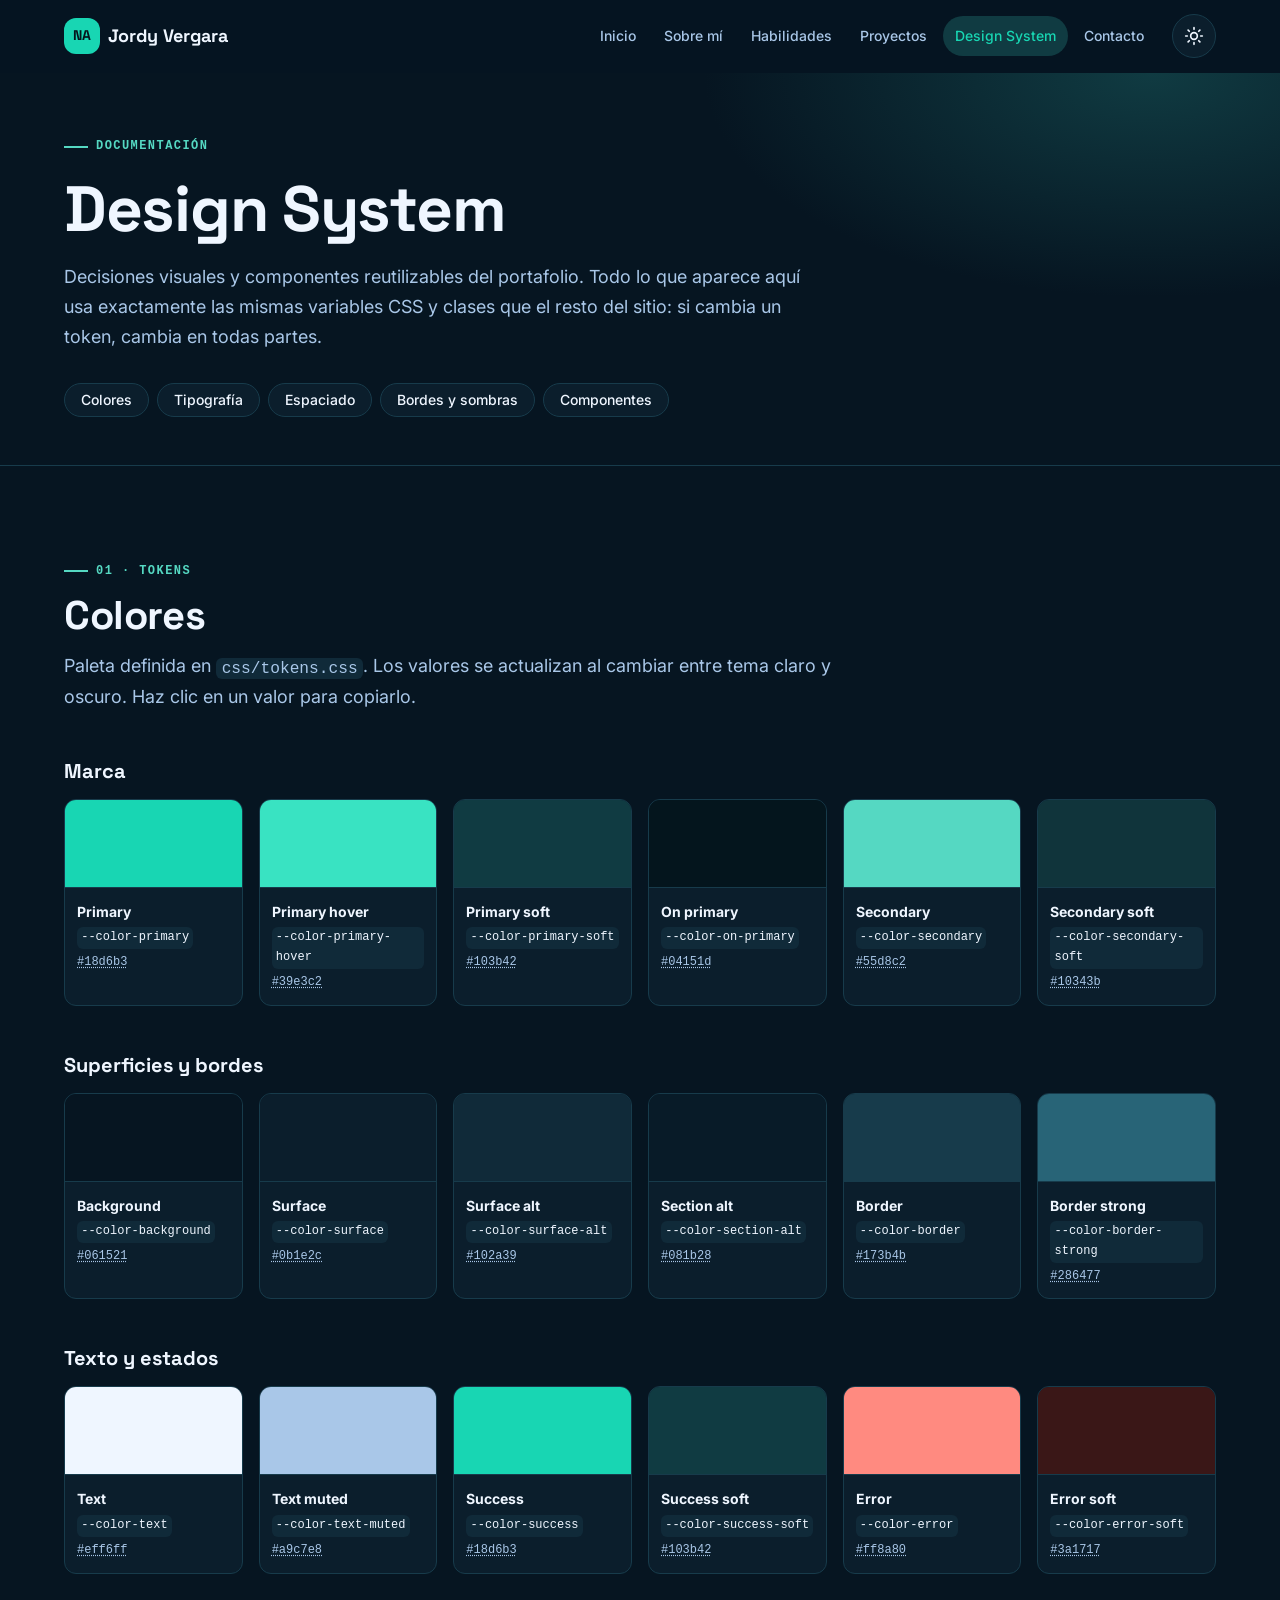
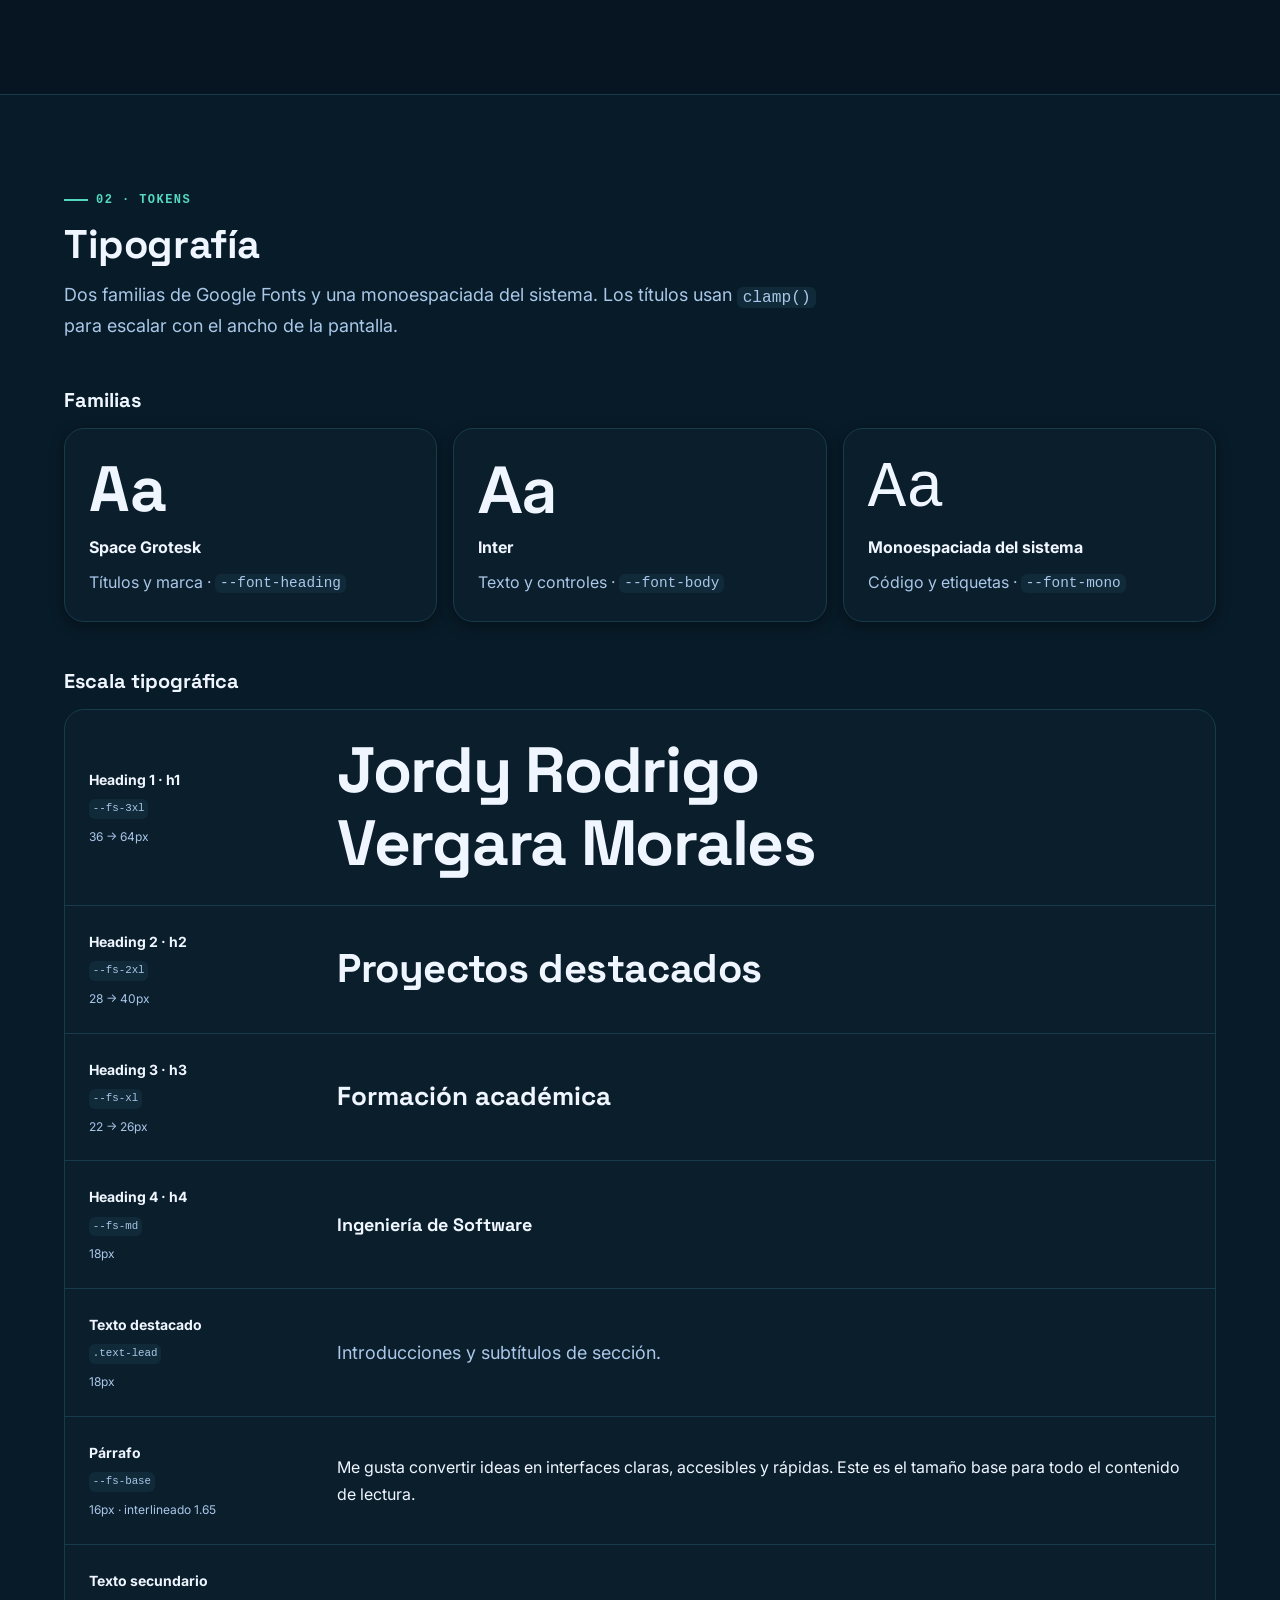
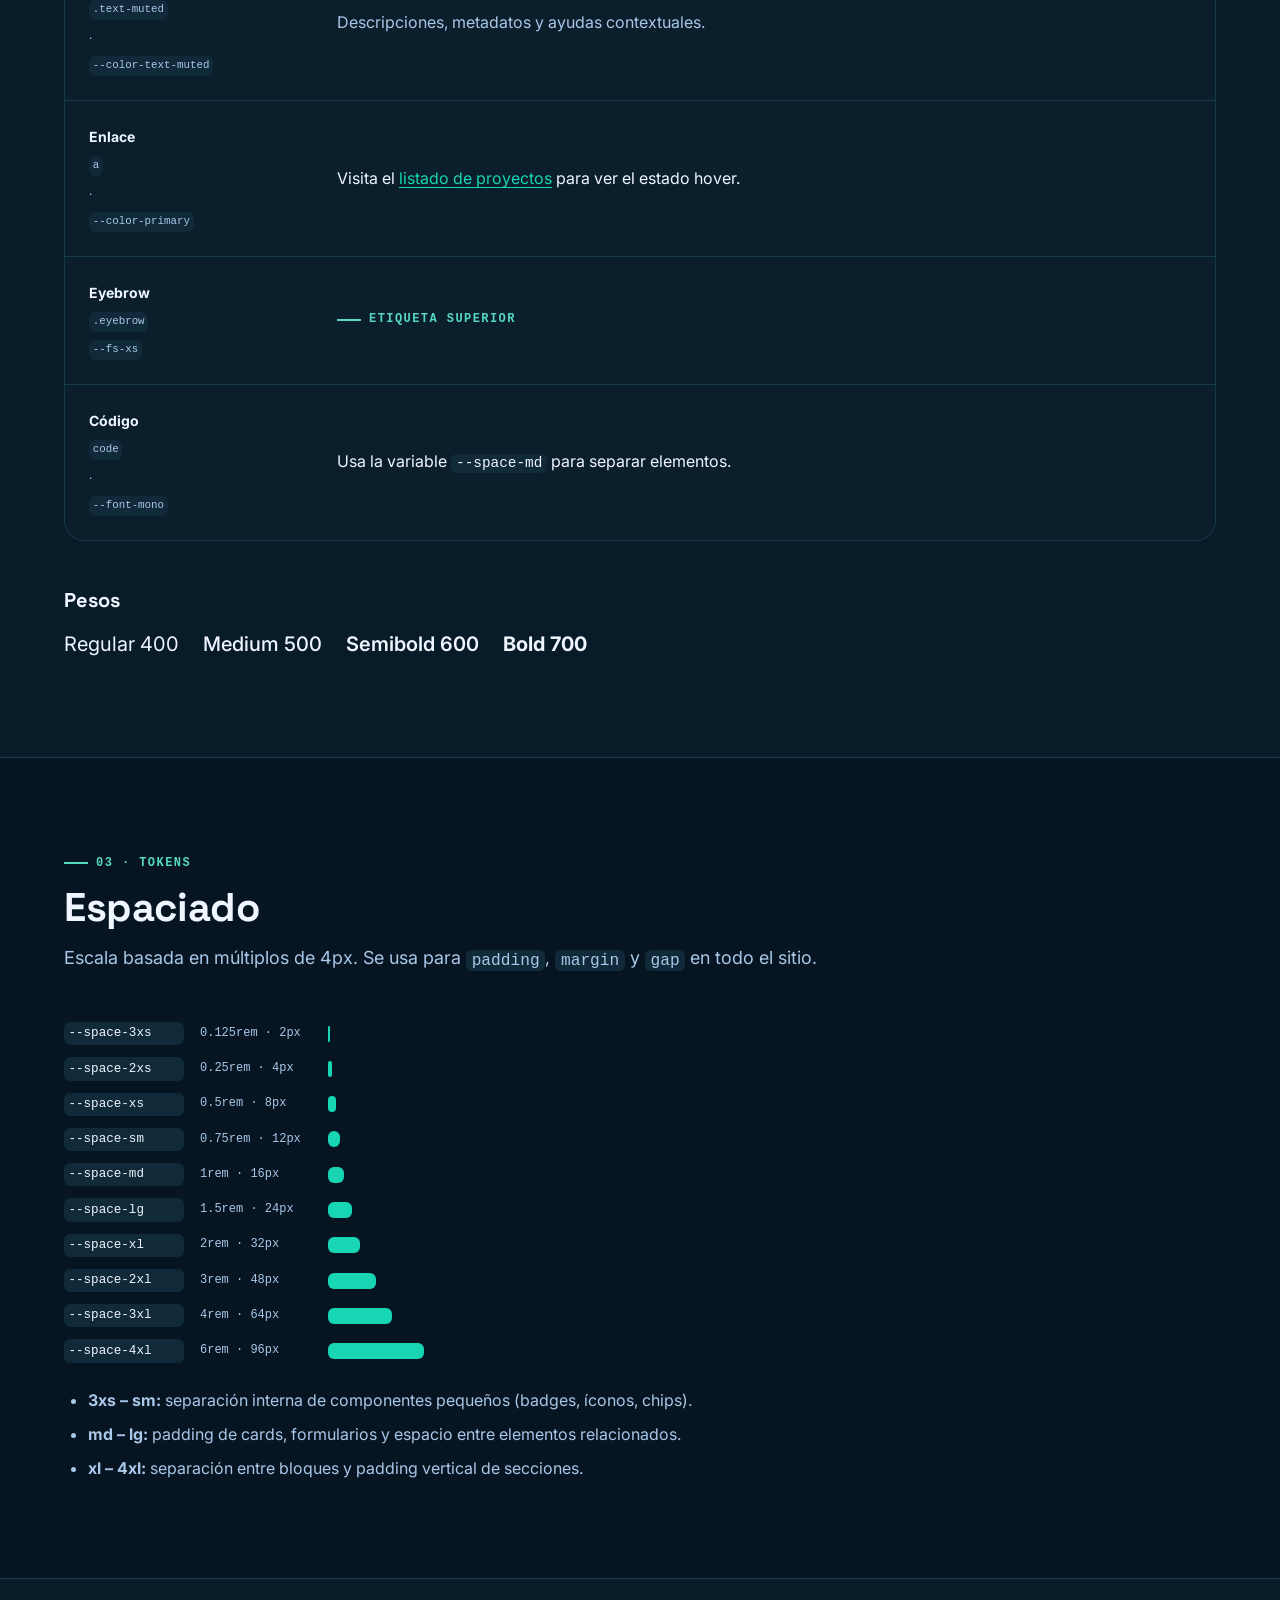
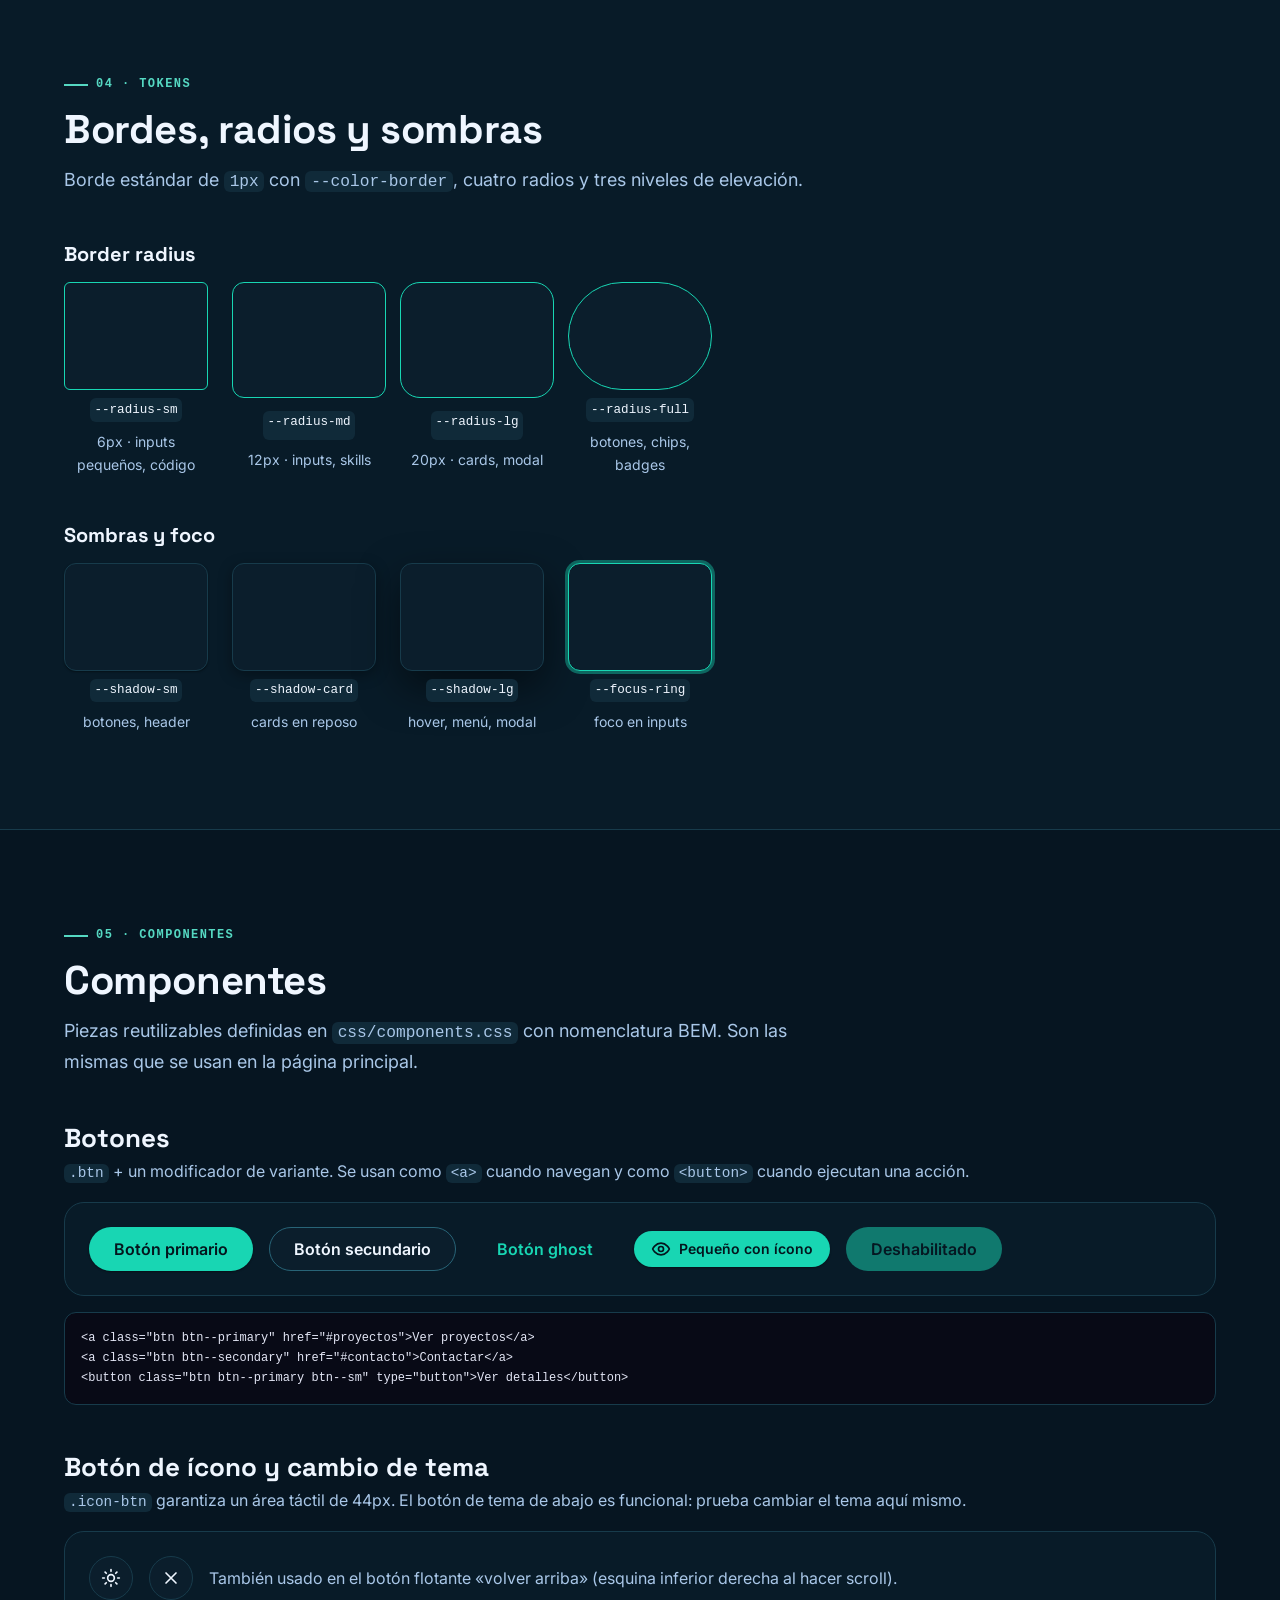
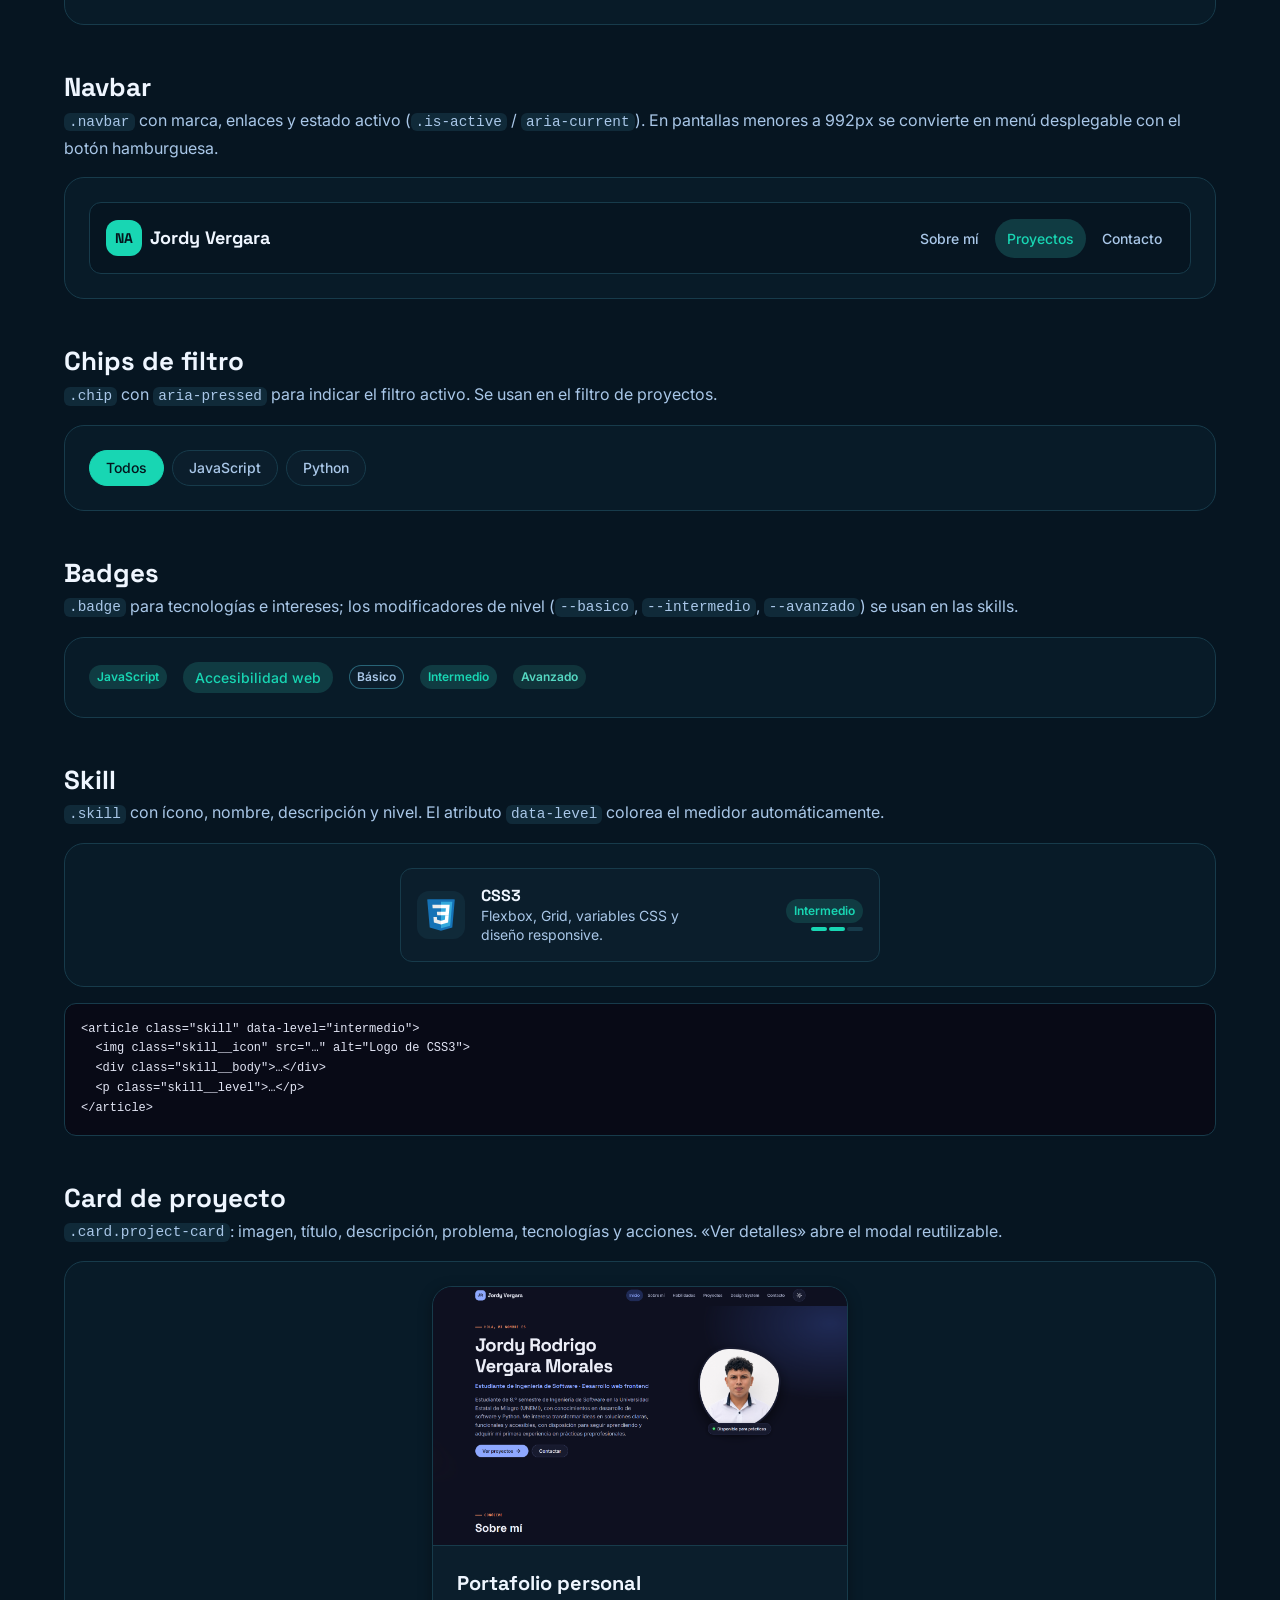
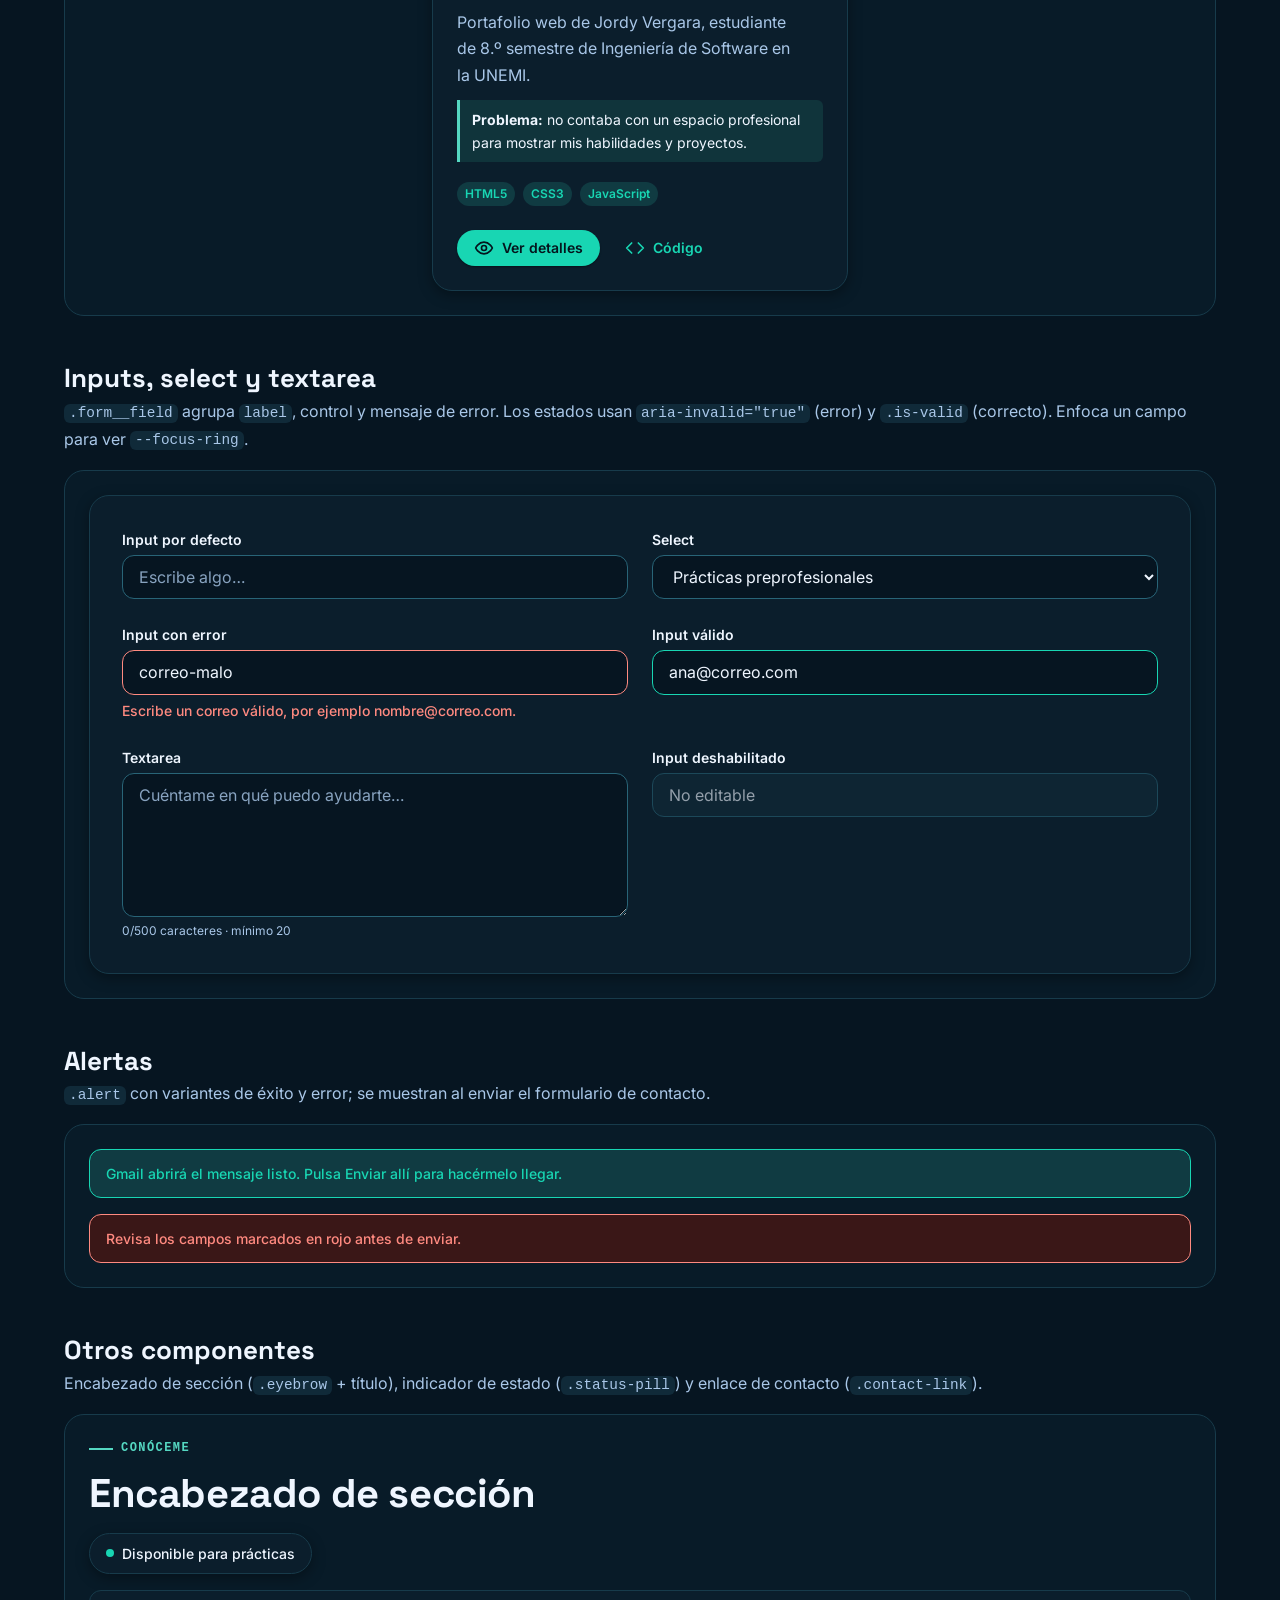
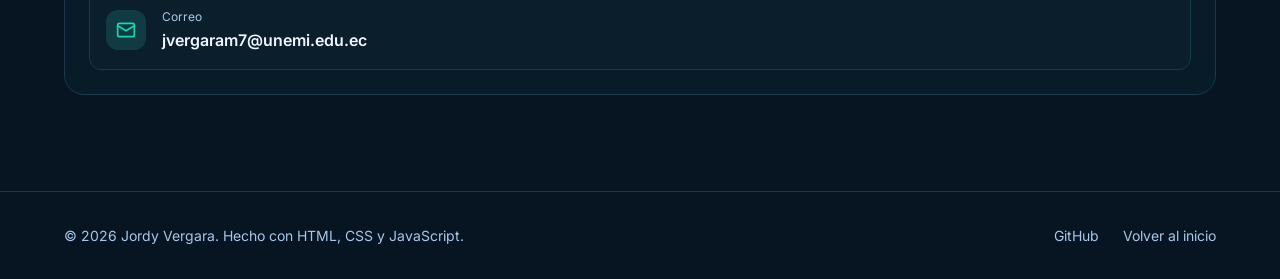
==== commit e93fbcc5: "Completar portafolio para revisión" ====
--- a/design-system.html
+++ b/design-system.html
@@ -3,10 +3,10 @@
 <head>
   <meta charset="UTF-8">
   <meta name="viewport" content="width=device-width, initial-scale=1">
-  <title>Design System | Nombre Apellido</title>
+  <title>Design System | Jordy Vergara</title>
   <meta name="description" content="Design System del portafolio: paleta de colores, tipografía, espaciado y componentes reutilizables.">
-  <meta name="author" content="Nombre Apellido">
-  <meta name="theme-color" content="#2f5bea">
+  <meta name="author" content="Jordy Vergara">
+  <meta name="theme-color" content="#061521">
 
   <link rel="icon" href="assets/icons/favicon.svg" type="image/svg+xml">
 
@@ -26,7 +26,7 @@
   <script src="js/design-system.js" defer></script>
 </head>
 <body>
-  <!-- Íconos reutilizables (se referencian con <use href="#i-...">) -->
+
   <svg class="icon-sprite" xmlns="http://www.w3.org/2000/svg" aria-hidden="true" focusable="false">
     <symbol id="i-sun" viewBox="0 0 24 24"><circle cx="12" cy="12" r="4"/><path d="M12 2v2M12 20v2M4.93 4.93l1.41 1.41M17.66 17.66l1.41 1.41M2 12h2M20 12h2M6.34 17.66l-1.41 1.41M19.07 4.93l-1.41 1.41"/></symbol>
     <symbol id="i-moon" viewBox="0 0 24 24"><path d="M21 12.8A9 9 0 1 1 11.2 3a7 7 0 0 0 9.8 9.8z"/></symbol>
@@ -46,7 +46,7 @@
     <nav class="navbar container" aria-label="Navegación principal">
       <a class="navbar__brand" href="index.html#inicio">
         <span class="navbar__logo" aria-hidden="true">NA</span>
-        <span class="navbar__name">Nombre Apellido</span>
+        <span class="navbar__name">Jordy Vergara</span>
       </a>
 
       <button class="icon-btn theme-toggle" type="button" aria-pressed="false" title="Cambiar tema" data-theme-toggle>
@@ -74,7 +74,7 @@
   </header>
 
   <main id="contenido">
-    <!-- ============ PRESENTACIÓN ============ -->
+
     <section class="ds-hero" aria-labelledby="ds-title">
       <div class="container ds-hero__inner">
         <p class="eyebrow">Documentación</p>
@@ -96,7 +96,7 @@
       </div>
     </section>
 
-    <!-- ============ COLORES ============ -->
+
     <section class="section" id="colores" aria-labelledby="colores-title">
       <div class="container">
         <header class="section-header">
@@ -117,7 +117,7 @@
               <figcaption class="swatch__info">
                 <strong>Primary</strong>
                 <code>--color-primary</code>
-                <button class="swatch__value" type="button" title="Copiar valor" data-token="--color-primary">#2f5bea</button>
+                <button class="swatch__value" type="button" title="Copiar valor" data-token="--color-primary">#18d6b3</button>
               </figcaption>
             </figure>
           </li>
@@ -127,7 +127,7 @@
               <figcaption class="swatch__info">
                 <strong>Primary hover</strong>
                 <code>--color-primary-hover</code>
-                <button class="swatch__value" type="button" title="Copiar valor" data-token="--color-primary-hover">#2449c4</button>
+                <button class="swatch__value" type="button" title="Copiar valor" data-token="--color-primary-hover">#39e3c2</button>
               </figcaption>
             </figure>
           </li>
@@ -137,7 +137,7 @@
               <figcaption class="swatch__info">
                 <strong>Primary soft</strong>
                 <code>--color-primary-soft</code>
-                <button class="swatch__value" type="button" title="Copiar valor" data-token="--color-primary-soft">#e6ecfd</button>
+                <button class="swatch__value" type="button" title="Copiar valor" data-token="--color-primary-soft">#103b42</button>
               </figcaption>
             </figure>
           </li>
@@ -147,7 +147,7 @@
               <figcaption class="swatch__info">
                 <strong>On primary</strong>
                 <code>--color-on-primary</code>
-                <button class="swatch__value" type="button" title="Copiar valor" data-token="--color-on-primary">#ffffff</button>
+                <button class="swatch__value" type="button" title="Copiar valor" data-token="--color-on-primary">#04151d</button>
               </figcaption>
             </figure>
           </li>
@@ -157,7 +157,7 @@
               <figcaption class="swatch__info">
                 <strong>Secondary</strong>
                 <code>--color-secondary</code>
-                <button class="swatch__value" type="button" title="Copiar valor" data-token="--color-secondary">#c2410c</button>
+                <button class="swatch__value" type="button" title="Copiar valor" data-token="--color-secondary">#55d8c2</button>
               </figcaption>
             </figure>
           </li>
@@ -167,7 +167,7 @@
               <figcaption class="swatch__info">
                 <strong>Secondary soft</strong>
                 <code>--color-secondary-soft</code>
-                <button class="swatch__value" type="button" title="Copiar valor" data-token="--color-secondary-soft">#fdeee6</button>
+                <button class="swatch__value" type="button" title="Copiar valor" data-token="--color-secondary-soft">#10343b</button>
               </figcaption>
             </figure>
           </li>
@@ -181,7 +181,7 @@
               <figcaption class="swatch__info">
                 <strong>Background</strong>
                 <code>--color-background</code>
-                <button class="swatch__value" type="button" title="Copiar valor" data-token="--color-background">#f6f7fb</button>
+                <button class="swatch__value" type="button" title="Copiar valor" data-token="--color-background">#061521</button>
               </figcaption>
             </figure>
           </li>
@@ -191,7 +191,7 @@
               <figcaption class="swatch__info">
                 <strong>Surface</strong>
                 <code>--color-surface</code>
-                <button class="swatch__value" type="button" title="Copiar valor" data-token="--color-surface">#ffffff</button>
+                <button class="swatch__value" type="button" title="Copiar valor" data-token="--color-surface">#0b1e2c</button>
               </figcaption>
             </figure>
           </li>
@@ -201,7 +201,7 @@
               <figcaption class="swatch__info">
                 <strong>Surface alt</strong>
                 <code>--color-surface-alt</code>
-                <button class="swatch__value" type="button" title="Copiar valor" data-token="--color-surface-alt">#eef0f7</button>
+                <button class="swatch__value" type="button" title="Copiar valor" data-token="--color-surface-alt">#102a39</button>
               </figcaption>
             </figure>
           </li>
@@ -211,7 +211,7 @@
               <figcaption class="swatch__info">
                 <strong>Section alt</strong>
                 <code>--color-section-alt</code>
-                <button class="swatch__value" type="button" title="Copiar valor" data-token="--color-section-alt">#eceff8</button>
+                <button class="swatch__value" type="button" title="Copiar valor" data-token="--color-section-alt">#081b28</button>
               </figcaption>
             </figure>
           </li>
@@ -221,7 +221,7 @@
               <figcaption class="swatch__info">
                 <strong>Border</strong>
                 <code>--color-border</code>
-                <button class="swatch__value" type="button" title="Copiar valor" data-token="--color-border">#dde1ee</button>
+                <button class="swatch__value" type="button" title="Copiar valor" data-token="--color-border">#173b4b</button>
               </figcaption>
             </figure>
           </li>
@@ -231,7 +231,7 @@
               <figcaption class="swatch__info">
                 <strong>Border strong</strong>
                 <code>--color-border-strong</code>
-                <button class="swatch__value" type="button" title="Copiar valor" data-token="--color-border-strong">#b9bfd6</button>
+                <button class="swatch__value" type="button" title="Copiar valor" data-token="--color-border-strong">#286477</button>
               </figcaption>
             </figure>
           </li>
@@ -245,7 +245,7 @@
               <figcaption class="swatch__info">
                 <strong>Text</strong>
                 <code>--color-text</code>
-                <button class="swatch__value" type="button" title="Copiar valor" data-token="--color-text">#14162b</button>
+                <button class="swatch__value" type="button" title="Copiar valor" data-token="--color-text">#eff6ff</button>
               </figcaption>
             </figure>
           </li>
@@ -255,7 +255,7 @@
               <figcaption class="swatch__info">
                 <strong>Text muted</strong>
                 <code>--color-text-muted</code>
-                <button class="swatch__value" type="button" title="Copiar valor" data-token="--color-text-muted">#585d76</button>
+                <button class="swatch__value" type="button" title="Copiar valor" data-token="--color-text-muted">#a9c7e8</button>
               </figcaption>
             </figure>
           </li>
@@ -265,7 +265,7 @@
               <figcaption class="swatch__info">
                 <strong>Success</strong>
                 <code>--color-success</code>
-                <button class="swatch__value" type="button" title="Copiar valor" data-token="--color-success">#15803d</button>
+                <button class="swatch__value" type="button" title="Copiar valor" data-token="--color-success">#18d6b3</button>
               </figcaption>
             </figure>
           </li>
@@ -275,7 +275,7 @@
               <figcaption class="swatch__info">
                 <strong>Success soft</strong>
                 <code>--color-success-soft</code>
-                <button class="swatch__value" type="button" title="Copiar valor" data-token="--color-success-soft">#e5f5ea</button>
+                <button class="swatch__value" type="button" title="Copiar valor" data-token="--color-success-soft">#103b42</button>
               </figcaption>
             </figure>
           </li>
@@ -285,7 +285,7 @@
               <figcaption class="swatch__info">
                 <strong>Error</strong>
                 <code>--color-error</code>
-                <button class="swatch__value" type="button" title="Copiar valor" data-token="--color-error">#c62828</button>
+                <button class="swatch__value" type="button" title="Copiar valor" data-token="--color-error">#ff8a80</button>
               </figcaption>
             </figure>
           </li>
@@ -295,7 +295,7 @@
               <figcaption class="swatch__info">
                 <strong>Error soft</strong>
                 <code>--color-error-soft</code>
-                <button class="swatch__value" type="button" title="Copiar valor" data-token="--color-error-soft">#fdeaea</button>
+                <button class="swatch__value" type="button" title="Copiar valor" data-token="--color-error-soft">#3a1717</button>
               </figcaption>
             </figure>
           </li>
@@ -304,7 +304,7 @@
       </div>
     </section>
 
-    <!-- ============ TIPOGRAFÍA ============ -->
+
     <section class="section section--alt" id="tipografia" aria-labelledby="tipografia-title">
       <div class="container">
         <header class="section-header">
@@ -339,7 +339,7 @@
         <div class="type-scale">
           <div class="type-scale__row">
             <p class="type-scale__meta"><strong>Heading 1 · h1</strong> <code>--fs-3xl</code> 36 → 64px</p>
-            <p class="type-h1">Nombre Apellido</p>
+            <p class="type-h1">Jordy Rodrigo Vergara Morales</p>
           </div>
           <div class="type-scale__row">
             <p class="type-scale__meta"><strong>Heading 2 · h2</strong> <code>--fs-2xl</code> 28 → 40px</p>
@@ -389,7 +389,7 @@
       </div>
     </section>
 
-    <!-- ============ ESPACIADO ============ -->
+
     <section class="section" id="espaciado" aria-labelledby="espaciado-title">
       <div class="container">
         <header class="section-header">
@@ -422,7 +422,7 @@
       </div>
     </section>
 
-    <!-- ============ BORDES Y SOMBRAS ============ -->
+
     <section class="section section--alt" id="bordes" aria-labelledby="bordes-title">
       <div class="container">
         <header class="section-header">
@@ -452,7 +452,7 @@
       </div>
     </section>
 
-    <!-- ============ COMPONENTES ============ -->
+
     <section class="section" id="componentes" aria-labelledby="componentes-title">
       <div class="container">
         <header class="section-header">
@@ -465,7 +465,7 @@
         </header>
 
         <div class="ds-components">
-          <!-- Botones -->
+
           <article class="ds-component" id="c-botones" aria-labelledby="c-botones-title">
             <header class="ds-component__header">
               <h3 id="c-botones-title">Botones</h3>
@@ -489,7 +489,7 @@
 &lt;button class="btn btn--primary btn--sm" type="button"&gt;Ver detalles&lt;/button&gt;</code></pre>
           </article>
 
-          <!-- Botones de ícono -->
+
           <article class="ds-component" id="c-icon-btn" aria-labelledby="c-icon-btn-title">
             <header class="ds-component__header">
               <h3 id="c-icon-btn-title">Botón de ícono y cambio de tema</h3>
@@ -511,7 +511,7 @@
             </div>
           </article>
 
-          <!-- Navbar -->
+
           <article class="ds-component" id="c-navbar" aria-labelledby="c-navbar-title">
             <header class="ds-component__header">
               <h3 id="c-navbar-title">Navbar</h3>
@@ -525,7 +525,7 @@
               <nav class="navbar ds-navbar-demo" aria-label="Ejemplo de navbar">
                 <a class="navbar__brand" href="index.html#inicio">
                   <span class="navbar__logo" aria-hidden="true">NA</span>
-                  <span class="navbar__name">Nombre Apellido</span>
+                  <span class="navbar__name">Jordy Vergara</span>
                 </a>
                 <ul class="navbar__menu" role="list">
                   <li><a class="navbar__link" href="index.html#sobre-mi">Sobre mí</a></li>
@@ -536,7 +536,7 @@
             </div>
           </article>
 
-          <!-- Chips -->
+
           <article class="ds-component" id="c-chips" aria-labelledby="c-chips-title">
             <header class="ds-component__header">
               <h3 id="c-chips-title">Chips de filtro</h3>
@@ -554,7 +554,7 @@
             </div>
           </article>
 
-          <!-- Badges -->
+
           <article class="ds-component" id="c-badges" aria-labelledby="c-badges-title">
             <header class="ds-component__header">
               <h3 id="c-badges-title">Badges</h3>
@@ -572,7 +572,7 @@
             </div>
           </article>
 
-          <!-- Skill -->
+
           <article class="ds-component" id="c-skill" aria-labelledby="c-skill-title">
             <header class="ds-component__header">
               <h3 id="c-skill-title">Skill</h3>
@@ -601,7 +601,7 @@
 &lt;/article&gt;</code></pre>
           </article>
 
-          <!-- Card de proyecto -->
+
           <article class="ds-component" id="c-card" aria-labelledby="c-card-title">
             <header class="ds-component__header">
               <h3 id="c-card-title">Card de proyecto</h3>
@@ -613,11 +613,11 @@
             <div class="ds-preview ds-preview--card">
               <article class="card project-card">
                 <figure class="card__media">
-                  <img src="assets/img/projects/portafolio.svg" alt="Vista previa del portafolio: barra de navegación, presentación con avatar y tarjetas de proyectos" width="640" height="400" loading="lazy">
+                  <img src="assets/img/projects/Portafolio.png" alt="Vista previa del portafolio de Jordy Vergara" width="640" height="400" loading="lazy">
                 </figure>
                 <div class="card__body">
                   <h4 class="card__title">Portafolio personal</h4>
-                  <p class="card__text">Sitio web responsive con tema claro/oscuro, filtro de proyectos y un Design System documentado.</p>
+                  <p class="card__text">Portafolio web de Jordy Vergara, estudiante de 8.º semestre de Ingeniería de Software en la UNEMI.</p>
                   <p class="project-card__problem"><strong>Problema:</strong> no contaba con un espacio profesional para mostrar mis habilidades y proyectos.</p>
                   <ul class="badge-list" role="list" aria-label="Tecnologías utilizadas">
                     <li class="badge">HTML5</li>
@@ -630,7 +630,7 @@
                     <svg class="icon" aria-hidden="true" focusable="false"><use href="#i-eye"/></svg>
                     Ver detalles
                   </button>
-                  <a class="btn btn--ghost btn--sm" href="https://github.com/tu-usuario/tu-usuario.github.io" target="_blank" rel="noopener noreferrer">
+                  <a class="btn btn--ghost btn--sm" href="https://github.com/JordyVERGARA" target="_blank" rel="noopener noreferrer">
                     <svg class="icon" aria-hidden="true" focusable="false"><use href="#i-code"/></svg>
                     Código
                   </a>
@@ -647,7 +647,7 @@
             </div>
           </article>
 
-          <!-- Formulario -->
+
           <article class="ds-component" id="c-form" aria-labelledby="c-form-title">
             <header class="ds-component__header">
               <h3 id="c-form-title">Inputs, select y textarea</h3>
@@ -658,7 +658,7 @@
               </p>
             </header>
             <div class="ds-preview">
-              <form class="card form ds-form-demo" action="#" aria-label="Formulario de ejemplo">
+              <div class="card form ds-form-demo" role="group" aria-label="Controles de formulario de ejemplo">
                 <div class="form__field">
                   <label class="form__label" for="ds-input">Input por defecto</label>
                   <input class="form__control" id="ds-input" type="text" placeholder="Escribe algo…">
@@ -688,23 +688,23 @@
                   <label class="form__label" for="ds-disabled">Input deshabilitado</label>
                   <input class="form__control" id="ds-disabled" type="text" value="No editable" disabled>
                 </div>
-              </form>
-            </div>
-          </article>
-
-          <!-- Alertas -->
+              </div>
+            </div>
+          </article>
+
+
           <article class="ds-component" id="c-alert" aria-labelledby="c-alert-title">
             <header class="ds-component__header">
               <h3 id="c-alert-title">Alertas</h3>
               <p><code>.alert</code> con variantes de éxito y error; se muestran al enviar el formulario de contacto.</p>
             </header>
             <div class="ds-preview ds-preview--stack">
-              <p class="alert alert--success">¡Gracias, Ana! Se abrirá tu aplicación de correo con el mensaje listo para enviar.</p>
+              <p class="alert alert--success">Gmail abrirá el mensaje listo. Pulsa Enviar allí para hacérmelo llegar.</p>
               <p class="alert alert--error">Revisa los campos marcados en rojo antes de enviar.</p>
             </div>
           </article>
 
-          <!-- Otros -->
+
           <article class="ds-component" id="c-otros" aria-labelledby="c-otros-title">
             <header class="ds-component__header">
               <h3 id="c-otros-title">Otros componentes</h3>
@@ -719,11 +719,11 @@
                 <p class="type-h2">Encabezado de sección</p>
               </div>
               <p><span class="status-pill">Disponible para prácticas</span></p>
-              <a class="contact-link" href="mailto:tu.correo@ejemplo.com">
+              <a class="contact-link" href="mailto:jvergaram7@unemi.edu.ec">
                 <span class="contact-link__icon"><svg class="icon" aria-hidden="true" focusable="false"><use href="#i-mail"/></svg></span>
                 <span>
                   <span class="contact-link__label">Correo</span>
-                  <span class="contact-link__value">tu.correo@ejemplo.com</span>
+                  <span class="contact-link__value">jvergaram7@unemi.edu.ec</span>
                 </span>
               </a>
             </div>
@@ -735,22 +735,21 @@
 
   <footer class="site-footer">
     <div class="container site-footer__inner">
-      <p>&copy; <span data-year>2026</span> Nombre Apellido. Hecho con HTML, CSS y JavaScript.</p>
+      <p>&copy; <span data-year>2026</span> Jordy Vergara. Hecho con HTML, CSS y JavaScript.</p>
       <nav aria-label="Enlaces del pie de página">
         <ul class="site-footer__links" role="list">
-          <li><a href="https://github.com/tu-usuario" target="_blank" rel="noopener noreferrer">GitHub</a></li>
-          <li><a href="https://www.linkedin.com/in/tu-usuario" target="_blank" rel="noopener noreferrer">LinkedIn</a></li>
+          <li><a href="https://github.com/JordyVERGARA" target="_blank" rel="noopener noreferrer">GitHub</a></li>
           <li><a href="index.html">Volver al inicio</a></li>
         </ul>
       </nav>
     </div>
   </footer>
 
-  <a class="icon-btn back-to-top" href="#top" aria-label="Volver al inicio" data-back-to-top>
+  <a class="icon-btn back-to-top" href="#contenido" aria-label="Volver al inicio" data-back-to-top>
     <svg class="icon" aria-hidden="true" focusable="false"><use href="#i-arrow-up"/></svg>
   </a>
 
-  <!-- Modal reutilizable para el detalle de proyectos (lo rellena projects.js) -->
+
   <dialog class="modal" id="project-modal" aria-labelledby="modal-title">
     <div class="modal__header">
       <div>
--- a/css/tokens.css
+++ b/css/tokens.css
@@ -1,11 +1,7 @@
-/* ==========================================================================
-   DESIGN TOKENS
-   Todas las decisiones visuales del proyecto viven aquí. Los componentes
-   solo consumen estas variables; nunca valores sueltos.
-   ========================================================================== */
+
 
 :root {
-  /* ---------- Colores (tema claro) ---------- */
+
   --color-primary: #2f5bea;
   --color-primary-hover: #2449c4;
   --color-primary-soft: #e6ecfd;
@@ -33,7 +29,7 @@
   --color-code-bg: #14162b;
   --color-code-text: #e3e6f5;
 
-  /* ---------- Tipografía ---------- */
+
   --font-heading: "Space Grotesk", "Segoe UI", system-ui, sans-serif;
   --font-body: "Inter", "Segoe UI", system-ui, -apple-system, sans-serif;
   --font-mono: ui-monospace, "Cascadia Code", Consolas, "Courier New", monospace;
@@ -56,19 +52,19 @@
   --lh-snug: 1.35;
   --lh-base: 1.65;
 
-  /* ---------- Espaciado (escala base 4px) ---------- */
-  --space-3xs: 0.125rem; /* 2px  */
-  --space-2xs: 0.25rem;  /* 4px  */
-  --space-xs: 0.5rem;    /* 8px  */
-  --space-sm: 0.75rem;   /* 12px */
-  --space-md: 1rem;      /* 16px */
-  --space-lg: 1.5rem;    /* 24px */
-  --space-xl: 2rem;      /* 32px */
-  --space-2xl: 3rem;     /* 48px */
-  --space-3xl: 4rem;     /* 64px */
-  --space-4xl: 6rem;     /* 96px */
 
-  /* ---------- Bordes y radios ---------- */
+  --space-3xs: 0.125rem;
+  --space-2xs: 0.25rem;
+  --space-xs: 0.5rem;
+  --space-sm: 0.75rem;
+  --space-md: 1rem;
+  --space-lg: 1.5rem;
+  --space-xl: 2rem;
+  --space-2xl: 3rem;
+  --space-3xl: 4rem;
+  --space-4xl: 6rem;
+
+
   --border-width: 1px;
   --border-width-accent: 3px;
   --border: var(--border-width) solid var(--color-border);
@@ -78,13 +74,13 @@
   --radius-lg: 1.25rem;
   --radius-full: 999px;
 
-  /* ---------- Sombras ---------- */
+
   --shadow-sm: 0 1px 2px rgb(20 22 43 / 0.06);
   --shadow-card: 0 4px 14px rgb(20 22 43 / 0.08);
   --shadow-lg: 0 16px 40px rgb(20 22 43 / 0.16);
   --focus-ring: 0 0 0 3px rgb(47 91 234 / 0.35);
 
-  /* ---------- Tamaños ---------- */
+
   --container-max: 72rem;
   --container-narrow: 48rem;
   --header-height: 4.5rem;
@@ -96,12 +92,12 @@
   --control-height-sm: 2.25rem;
   --dot-size: 0.75rem;
 
-  /* ---------- Movimiento ---------- */
+
   --transition-fast: 150ms ease;
   --transition-base: 250ms ease;
   --transition-slow: 600ms cubic-bezier(0.2, 0.7, 0.2, 1);
 
-  /* ---------- Capas ---------- */
+
   --z-header: 100;
   --z-floating: 200;
   --z-modal: 1000;
@@ -109,30 +105,28 @@
   color-scheme: light;
 }
 
-/* ---------- Tema oscuro ----------
-   Se activa con [data-theme="dark"] (elegido por el usuario y guardado en
-   localStorage) o, si no hay elección, según la preferencia del sistema. */
+
 :root[data-theme="dark"] {
-  --color-primary: #8ea8ff;
-  --color-primary-hover: #b0c2ff;
-  --color-primary-soft: #1f2a55;
-  --color-on-primary: #0e1020;
+  --color-primary: #18d6b3;
+  --color-primary-hover: #39e3c2;
+  --color-primary-soft: #103b42;
+  --color-on-primary: #04151d;
 
-  --color-secondary: #ff9466;
-  --color-secondary-soft: #3a2218;
+  --color-secondary: #55d8c2;
+  --color-secondary-soft: #10343b;
 
-  --color-background: #0e1020;
-  --color-surface: #171a2e;
-  --color-surface-alt: #20243f;
-  --color-section-alt: #131629;
-  --color-border: #2e3354;
-  --color-border-strong: #464d78;
+  --color-background: #061521;
+  --color-surface: #0b1e2c;
+  --color-surface-alt: #102a39;
+  --color-section-alt: #081b28;
+  --color-border: #173b4b;
+  --color-border-strong: #286477;
 
-  --color-text: #eceef8;
-  --color-text-muted: #a6abc6;
+  --color-text: #eff6ff;
+  --color-text-muted: #a9c7e8;
 
-  --color-success: #4ade80;
-  --color-success-soft: #13301f;
+  --color-success: #18d6b3;
+  --color-success-soft: #103b42;
   --color-error: #ff8a80;
   --color-error-soft: #3a1717;
 
@@ -143,7 +137,7 @@
   --shadow-sm: 0 1px 2px rgb(0 0 0 / 0.4);
   --shadow-card: 0 4px 14px rgb(0 0 0 / 0.35);
   --shadow-lg: 0 16px 40px rgb(0 0 0 / 0.5);
-  --focus-ring: 0 0 0 3px rgb(142 168 255 / 0.45);
+  --focus-ring: 0 0 0 3px rgb(24 214 179 / 0.4);
 
   color-scheme: dark;
 }
--- a/css/base.css
+++ b/css/base.css
@@ -1,7 +1,4 @@
-/* ==========================================================================
-   BASE
-   Reset mínimo, tipografía global y utilidades.
-   ========================================================================== */
+
 
 *,
 *::before,
@@ -55,17 +52,15 @@
   cursor: pointer;
 }
 
-/* :where() deja la especificidad en 0 para que los componentes
-   puedan definir su propio padding sin pelear con el reset. */
+
 :where(ul, ol)[role="list"] {
   list-style: none;
   padding: 0;
 }
 
-/* ---------- Tipografía ---------- */
 
-/* Las clases .type-h* aplican el estilo de un encabezado sin cambiar la
-   semántica (se usan en el Design System para mostrar la escala). */
+
+
 h1,
 h2,
 h3,
@@ -135,7 +130,7 @@
   color: var(--color-text-muted);
 }
 
-/* ---------- Foco visible y accesibilidad ---------- */
+
 
 :focus-visible {
   outline: 2px solid var(--color-primary);
--- a/css/layout.css
+++ b/css/layout.css
@@ -1,13 +1,4 @@
-/* ==========================================================================
-   LAYOUT
-   Regiones de la página y grillas. Enfoque mobile-first:
-   los estilos base son para teléfono y se amplían con min-width.
-
-   Breakpoints
-     40rem  (640px)  teléfonos grandes
-     48rem  (768px)  tablets
-     62rem  (992px)  laptops / escritorio
-   ========================================================================== */
+
 
 .container {
   width: min(100% - 2 * var(--space-md), var(--container-max));
@@ -20,7 +11,7 @@
   }
 }
 
-/* ---------- Header ---------- */
+
 
 .site-header {
   position: sticky;
@@ -38,7 +29,7 @@
   box-shadow: var(--shadow-sm);
 }
 
-/* ---------- Secciones ---------- */
+
 
 .section {
   padding-block: var(--space-3xl);
@@ -55,7 +46,7 @@
   }
 }
 
-/* ---------- Hero ---------- */
+
 
 .hero {
   position: relative;
@@ -72,6 +63,7 @@
   background:
     radial-gradient(40rem 24rem at 85% 10%, var(--color-primary-soft), transparent 70%),
     radial-gradient(30rem 20rem at 0% 100%, var(--color-secondary-soft), transparent 70%);
+  mask-image: linear-gradient(to bottom, #000 55%, transparent);
 }
 
 .hero__inner {
@@ -132,7 +124,7 @@
   }
 }
 
-/* ---------- Sobre mí ---------- */
+
 
 .about {
   display: grid;
@@ -166,7 +158,7 @@
   }
 }
 
-/* ---------- Habilidades ---------- */
+
 
 .skills-grid {
   display: grid;
@@ -180,7 +172,7 @@
   }
 }
 
-/* ---------- Proyectos ---------- */
+
 
 .project-grid {
   display: grid;
@@ -197,7 +189,7 @@
   }
 }
 
-/* ---------- Contacto ---------- */
+
 
 .contact {
   display: grid;
@@ -216,7 +208,7 @@
   }
 }
 
-/* ---------- Footer ---------- */
+
 
 .site-footer {
   padding-block: var(--space-xl);
--- a/css/components.css
+++ b/css/components.css
@@ -1,10 +1,6 @@
-/* ==========================================================================
-   COMPONENTES
-   Piezas reutilizables del sitio. Se documentan en design-system.html.
-   Nomenclatura BEM: .bloque, .bloque__elemento, .bloque--modificador
-   ========================================================================== */
-
-/* ---------- Íconos ---------- */
+
+
+
 
 .icon-sprite {
   position: absolute;
@@ -24,7 +20,7 @@
   stroke-linejoin: round;
 }
 
-/* ---------- Eyebrow (texto sobre los títulos) ---------- */
+
 
 .eyebrow {
   display: inline-flex;
@@ -45,7 +41,7 @@
   background-color: currentColor;
 }
 
-/* ---------- Encabezado de sección ---------- */
+
 
 .section-header {
   display: grid;
@@ -59,7 +55,7 @@
   color: var(--color-text-muted);
 }
 
-/* ---------- Botones ---------- */
+
 
 .btn {
   display: inline-flex;
@@ -140,7 +136,7 @@
   box-shadow: none;
 }
 
-/* ---------- Botón de ícono ---------- */
+
 
 .icon-btn {
   display: inline-grid;
@@ -164,7 +160,7 @@
   color: var(--color-primary);
 }
 
-/* ---------- Toggle de tema ---------- */
+
 
 .theme-toggle__sun,
 :root[data-theme="dark"] .theme-toggle__moon {
@@ -183,7 +179,7 @@
   transition: transform var(--transition-base);
 }
 
-/* ---------- Volver arriba ---------- */
+
 
 .back-to-top {
   position: fixed;
@@ -222,7 +218,7 @@
   }
 }
 
-/* ---------- Navbar ---------- */
+
 
 .navbar {
   display: flex;
@@ -294,7 +290,7 @@
   display: none;
 }
 
-/* Con JavaScript activo, el menú móvil se vuelve desplegable. */
+
 .js .navbar__toggle {
   display: inline-grid;
   place-content: center;
@@ -394,7 +390,7 @@
   }
 }
 
-/* ---------- Chips (filtros) ---------- */
+
 
 .chip {
   min-height: var(--control-height-sm);
@@ -434,7 +430,7 @@
   color: var(--color-text-muted);
 }
 
-/* ---------- Badges ---------- */
+
 
 .badge-list {
   display: flex;
@@ -477,7 +473,7 @@
   color: var(--color-secondary);
 }
 
-/* ---------- Status pill ---------- */
+
 
 .status-pill {
   display: inline-flex;
@@ -512,7 +508,7 @@
   }
 }
 
-/* ---------- Avatar ---------- */
+
 
 .avatar {
   width: var(--avatar-size);
@@ -523,7 +519,7 @@
   box-shadow: var(--shadow-lg);
 }
 
-/* ---------- Card ---------- */
+
 
 .card {
   background-color: var(--color-surface);
@@ -574,7 +570,7 @@
   padding: 0 var(--space-lg) var(--space-lg);
 }
 
-/* ---------- Card de proyecto ---------- */
+
 
 .project-card {
   display: flex;
@@ -629,7 +625,7 @@
   color: var(--color-text-muted);
 }
 
-/* ---------- Skill ---------- */
+
 
 .skill-group {
   display: grid;
@@ -745,7 +741,7 @@
   }
 }
 
-/* ---------- Datos rápidos (lista de definición) ---------- */
+
 
 .about__facts {
   display: grid;
@@ -778,10 +774,11 @@
   text-align: right;
 }
 
-/* ---------- Timeline ---------- */
+
 
 .timeline {
   display: grid;
+  list-style: none;
   gap: var(--space-xl);
   margin-left: var(--space-xs);
   padding-left: var(--space-lg);
@@ -819,7 +816,7 @@
   color: var(--color-text-muted);
 }
 
-/* ---------- Formulario ---------- */
+
 
 .form {
   display: grid;
@@ -934,7 +931,7 @@
   }
 }
 
-/* ---------- Alertas ---------- */
+
 
 .alert {
   padding: var(--space-sm) var(--space-md);
@@ -954,7 +951,7 @@
   color: var(--color-error);
 }
 
-/* ---------- Enlaces de contacto ---------- */
+
 
 .contact__address {
   font-style: normal;
@@ -1007,7 +1004,7 @@
   overflow-wrap: anywhere;
 }
 
-/* ---------- Modal ---------- */
+
 
 .modal {
   width: min(100% - 2 * var(--space-md), 44rem);
@@ -1088,7 +1085,7 @@
   border-top: var(--border);
 }
 
-/* ---------- Animación de aparición (scroll reveal) ---------- */
+
 
 .js [data-reveal] {
   opacity: 0;
--- a/css/design-system.css
+++ b/css/design-system.css
@@ -1,11 +1,6 @@
-/* ==========================================================================
-   DESIGN SYSTEM
-   Estilos exclusivos de la página de documentación (muestras de color,
-   escalas y marcos de vista previa). Los componentes mostrados usan las
-   clases reales de components.css.
-   ========================================================================== */
-
-/* ---------- Encabezado de la página ---------- */
+
+
+
 
 .ds-hero {
   position: relative;
@@ -74,7 +69,7 @@
   color: var(--color-text-muted);
 }
 
-/* ---------- Colores ---------- */
+
 
 .swatch-grid {
   display: grid;
@@ -142,7 +137,7 @@
 .swatch__color--error { background-color: var(--color-error); }
 .swatch__color--error-soft { background-color: var(--color-error-soft); }
 
-/* ---------- Tipografía ---------- */
+
 
 .font-grid {
   display: grid;
@@ -227,7 +222,7 @@
 .weight-list .fw-semibold { font-weight: var(--fw-semibold); }
 .weight-list .fw-bold { font-weight: var(--fw-bold); }
 
-/* ---------- Espaciado ---------- */
+
 
 .space-scale {
   display: grid;
@@ -283,7 +278,7 @@
   color: var(--color-text-muted);
 }
 
-/* ---------- Bordes, radios y sombras ---------- */
+
 
 .sample-grid {
   display: grid;
@@ -315,7 +310,7 @@
 .sample__box--shadow-lg { border-radius: var(--radius-md); box-shadow: var(--shadow-lg); }
 .sample__box--focus { border-radius: var(--radius-md); box-shadow: var(--focus-ring); border-color: var(--color-primary); }
 
-/* ---------- Componentes ---------- */
+
 
 .ds-components {
   display: grid;
@@ -387,7 +382,7 @@
   font-size: inherit;
 }
 
-/* La navbar de ejemplo se muestra siempre en su versión de escritorio. */
+
 .ds-navbar-demo {
   width: 100%;
   padding-inline: var(--space-md);
